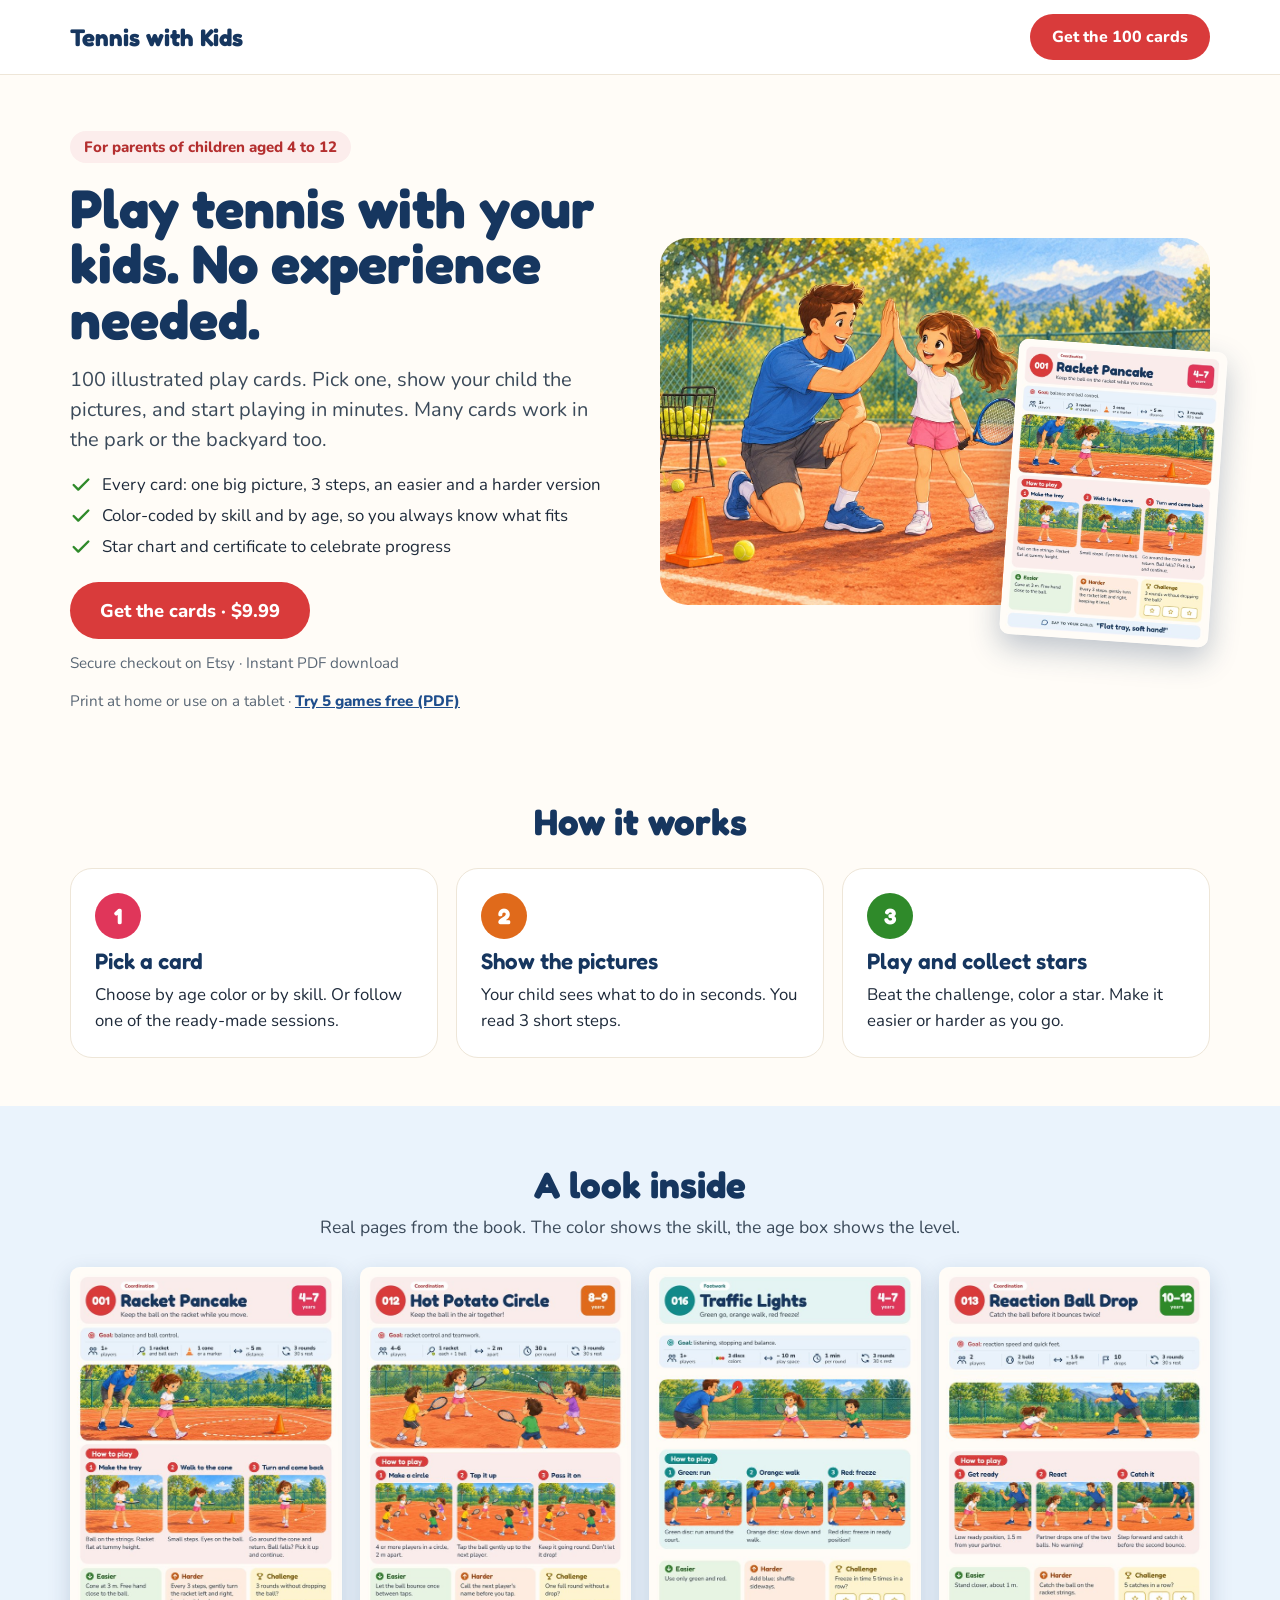
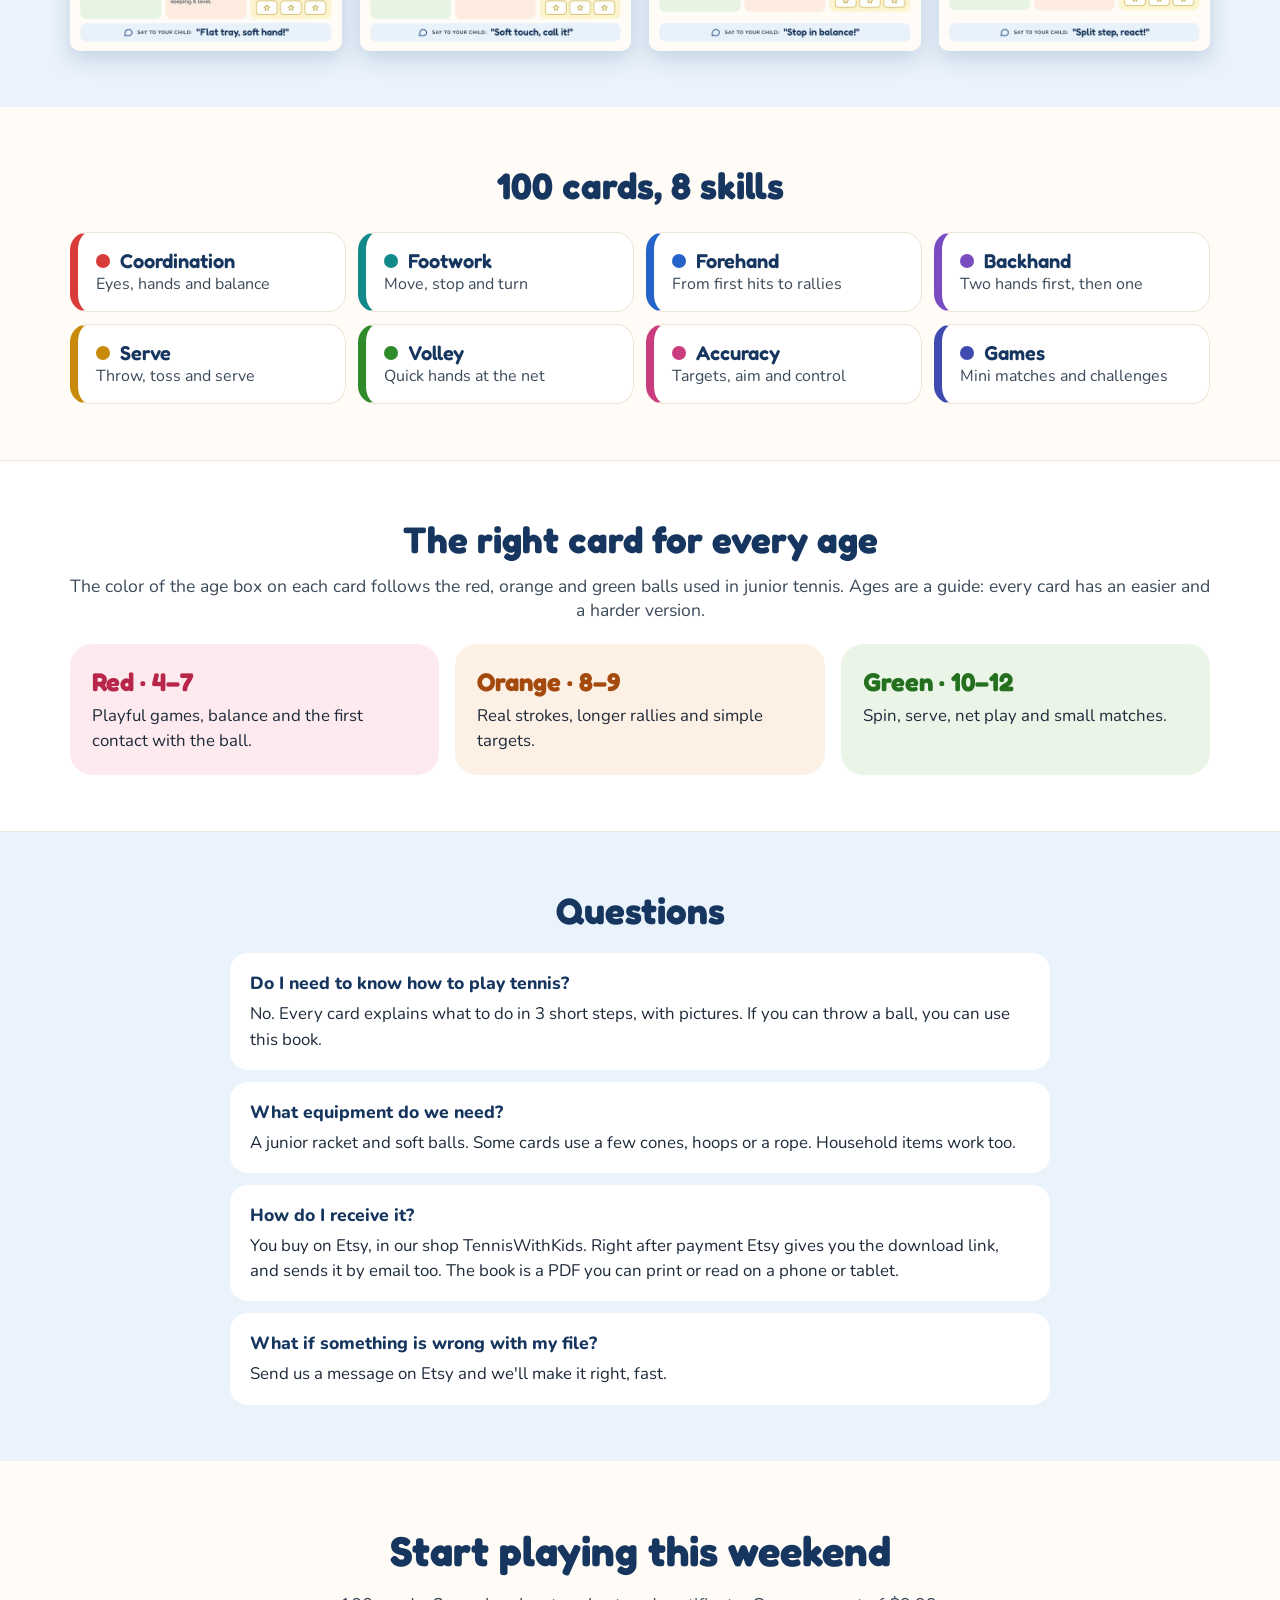
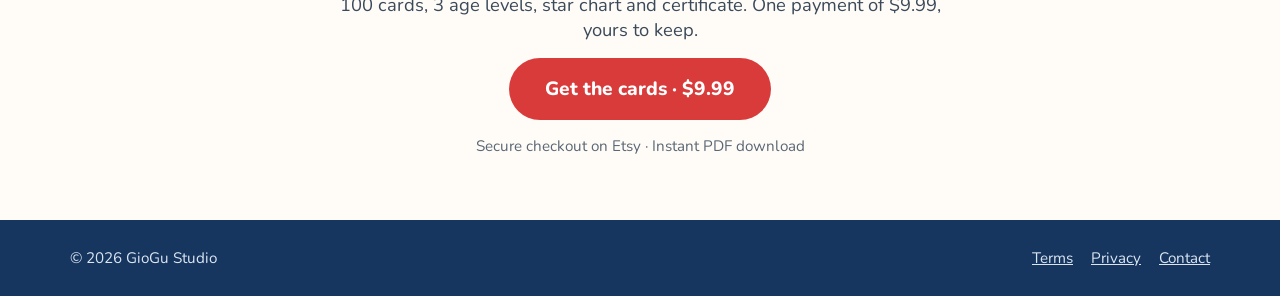
==== index.html @ 4cc9ffb3 "Publish Tennis with Kids website Co-Authored-By: Claude Opus 5.5 <noreply@anthropic.com> Claude-Sess" ====
<!doctype html>
<html lang="en">
<head>
<meta charset="utf-8">
<meta name="viewport" content="width=device-width, initial-scale=1">
<title>Tennis with Kids · 100 play cards for parents</title>
<meta name="description" content="100 illustrated tennis play cards for parents of children aged 4 to 12. Pick a card, show the pictures, play. No tennis experience needed.">
<link rel="icon" href="favicon.svg" type="image/svg+xml">
<link rel="stylesheet" href="fonts.css">
<meta property="og:type" content="website">
<meta property="og:title" content="Tennis with Kids · 100 play cards for parents">
<meta property="og:description" content="100 illustrated tennis play cards for parents of children aged 4 to 12. Pick a card, show the pictures, play. No tennis experience needed.">
<meta property="og:image" content="https://tenniswithkids.github.io/img/og.jpg">
<meta name="twitter:card" content="summary_large_image">
<style>html,body{margin:0;background:#FFFCF7}*{box-sizing:border-box}img{max-width:100%}a{color:#1F4E8C}a:hover{color:#163A69}
@media (max-width:600px){h1{font-size:2.4rem!important}h2{font-size:1.8rem!important}}</style>
</head>
<body>
<div style="font-family: 'Nunito', sans-serif; color: #1E2A3A; background: #FFFCF7">

  <div style="background: #FFFFFF; border-bottom: 1px solid #EEE6D8">
    <div style="max-width: 1180px; margin: 0 auto; padding: 14px 20px; display: flex; flex-wrap: wrap; gap: 12px; justify-content: space-between; align-items: center">
      <div style="font-family: 'Fredoka', sans-serif; font-weight: 700; font-size: 24px; color: #16365F">Tennis with Kids</div>
      <a href="#buy" style="background: #D93B3B; color: #FFFFFF; font-weight: 800; font-size: 16px; padding: 12px 22px; border-radius: 99px; text-decoration: none">Get the 100 cards</a>
    </div>
  </div>

  <div style="max-width: 1180px; margin: 0 auto; padding: 56px 20px 40px; display: flex; flex-wrap: wrap; gap: 40px; align-items: center">
    <div style="flex: 1 1 440px; min-width: 0; display: flex; flex-direction: column; gap: 18px">
      <div style="align-self: flex-start; background: #FCEDEC; color: #B42F2F; font-weight: 800; font-size: 15px; padding: 6px 14px; border-radius: 99px">For parents of children aged 4 to 12</div>
      <h1 style="margin: 0; font-family: 'Fredoka', sans-serif; font-weight: 700; font-size: 3.4rem; line-height: 1.02; color: #16365F">Play tennis with your kids. No experience needed.</h1>
      <div style="font-size: 1.25rem; line-height: 1.5; color: #3B4A5A">100 illustrated play cards. Pick one, show your child the pictures, and start playing in minutes. Many cards work in the park or the backyard too.</div>
      <div style="display: flex; flex-direction: column; gap: 8px; font-size: 1.05rem">
        <div style="display: flex; gap: 10px; align-items: center"><svg width="22" height="22" viewBox="0 0 24 24" fill="none" stroke="#2F8A2A" stroke-width="2.6" stroke-linecap="round" stroke-linejoin="round" aria-hidden="true"><path d="M4 12l5 5L20 6"></path></svg>Every card: one big picture, 3 steps, an easier and a harder version</div>
        <div style="display: flex; gap: 10px; align-items: center"><svg width="22" height="22" viewBox="0 0 24 24" fill="none" stroke="#2F8A2A" stroke-width="2.6" stroke-linecap="round" stroke-linejoin="round" aria-hidden="true"><path d="M4 12l5 5L20 6"></path></svg>Color-coded by skill and by age, so you always know what fits</div>
        <div style="display: flex; gap: 10px; align-items: center"><svg width="22" height="22" viewBox="0 0 24 24" fill="none" stroke="#2F8A2A" stroke-width="2.6" stroke-linecap="round" stroke-linejoin="round" aria-hidden="true"><path d="M4 12l5 5L20 6"></path></svg>Star chart and certificate to celebrate progress</div>
      </div>
      <div style="display: flex; flex-wrap: wrap; gap: 14px; align-items: center; margin-top: 6px">
        <a href="https://www.etsy.com/listing/4607660732" style="background: #D93B3B; color: #FFFFFF; font-weight: 800; font-size: 1.15rem; padding: 16px 30px; border-radius: 99px; text-decoration: none">Get the cards · $9.99</a>
        <div style="font-size: 0.95rem; color: #5A6775">Secure checkout on Etsy · Instant PDF download</div>
      </div>
      <div style="font-size: 0.95rem; color: #5A6775">Print at home or use on a tablet · <a href="Tennis_with_Kids_free_sample.pdf" style="font-weight: 800; color: #1F4E8C">Try 5 games free (PDF)</a></div>
    </div>
    <div style="flex: 1 1 440px; min-width: 0; position: relative">
      <img width="1600" height="686" src="img/hero.jpg" alt="A dad watches his daughter balance a ball on her racket" style="width: 100%; height: auto; aspect-ratio: 3 / 2; object-fit: cover; object-position: 0% 50%; border-radius: 28px; display: block">
      <img src="img/card01.jpg" alt="Example card: Racket Pancake" style="position: absolute; width: 38%; right: -8px; bottom: -36px; border-radius: 10px; box-shadow: 0 12px 30px rgba(22,54,95,0.28); transform: rotate(4deg)">
    </div>
  </div>

  <div style="max-width: 1180px; margin: 0 auto; padding: 48px 20px">
    <h2 style="margin: 0 0 24px; font-family: 'Fredoka', sans-serif; font-weight: 700; font-size: 2.3rem; color: #16365F; text-align: center">How it works</h2>
    <div style="display: grid; grid-template-columns: repeat(auto-fit, minmax(240px, 1fr)); gap: 18px">
      <div style="background: #FFFFFF; border: 1px solid #EEE6D8; border-radius: 22px; padding: 24px; display: flex; flex-direction: column; gap: 8px"><div style="width: 46px; height: 46px; border-radius: 23px; background: #E0365A; color: #FFFFFF; font-family: 'Fredoka', sans-serif; font-weight: 700; font-size: 22px; display: flex; align-items: center; justify-content: center">1</div><div style="font-family: 'Fredoka', sans-serif; font-weight: 600; font-size: 1.4rem; color: #16365F">Pick a card</div><div style="font-size: 1.05rem; line-height: 1.5">Choose by age color or by skill. Or follow one of the ready-made sessions.</div></div>
      <div style="background: #FFFFFF; border: 1px solid #EEE6D8; border-radius: 22px; padding: 24px; display: flex; flex-direction: column; gap: 8px"><div style="width: 46px; height: 46px; border-radius: 23px; background: #E06A1B; color: #FFFFFF; font-family: 'Fredoka', sans-serif; font-weight: 700; font-size: 22px; display: flex; align-items: center; justify-content: center">2</div><div style="font-family: 'Fredoka', sans-serif; font-weight: 600; font-size: 1.4rem; color: #16365F">Show the pictures</div><div style="font-size: 1.05rem; line-height: 1.5">Your child sees what to do in seconds. You read 3 short steps.</div></div>
      <div style="background: #FFFFFF; border: 1px solid #EEE6D8; border-radius: 22px; padding: 24px; display: flex; flex-direction: column; gap: 8px"><div style="width: 46px; height: 46px; border-radius: 23px; background: #2F8A2A; color: #FFFFFF; font-family: 'Fredoka', sans-serif; font-weight: 700; font-size: 22px; display: flex; align-items: center; justify-content: center">3</div><div style="font-family: 'Fredoka', sans-serif; font-weight: 600; font-size: 1.4rem; color: #16365F">Play and collect stars</div><div style="font-size: 1.05rem; line-height: 1.5">Beat the challenge, color a star. Make it easier or harder as you go.</div></div>
    </div>
  </div>

  <div style="background: #EAF3FC">
    <div style="max-width: 1180px; margin: 0 auto; padding: 56px 20px">
      <h2 style="margin: 0 0 8px; font-family: 'Fredoka', sans-serif; font-weight: 700; font-size: 2.3rem; color: #16365F; text-align: center">A look inside</h2>
      <div style="font-size: 1.1rem; color: #3B4A5A; text-align: center; margin-bottom: 28px">Real pages from the book. The color shows the skill, the age box shows the level.</div>
      <div style="display: grid; grid-template-columns: repeat(auto-fit, minmax(150px, 1fr)); gap: 18px">
        <img loading="lazy" width="600" height="849" src="img/card01.jpg" alt="Card 1, Racket Pancake" style="width: 100%; height: auto; border-radius: 10px; box-shadow: 0 8px 22px rgba(22,54,95,0.18); display: block">
        <img loading="lazy" width="600" height="849" src="img/card12.jpg" alt="Card 12, Hot Potato Circle" style="width: 100%; height: auto; border-radius: 10px; box-shadow: 0 8px 22px rgba(22,54,95,0.18); display: block">
        <img loading="lazy" width="600" height="849" src="img/card16.jpg" alt="Card 16, Traffic Lights" style="width: 100%; height: auto; border-radius: 10px; box-shadow: 0 8px 22px rgba(22,54,95,0.18); display: block">
        <img loading="lazy" width="600" height="849" src="img/card13.jpg" alt="Card 13, Reaction Ball Drop" style="width: 100%; height: auto; border-radius: 10px; box-shadow: 0 8px 22px rgba(22,54,95,0.18); display: block">
      </div>
    </div>
  </div>

  <div style="max-width: 1180px; margin: 0 auto; padding: 56px 20px">
    <h2 style="margin: 0 0 24px; font-family: 'Fredoka', sans-serif; font-weight: 700; font-size: 2.3rem; color: #16365F; text-align: center">100 cards, 8 skills</h2>
    <div style="display: grid; grid-template-columns: repeat(auto-fit, minmax(250px, 1fr)); gap: 12px">
      <div style="background: #FFFFFF; border: 1px solid #EEE6D8; border-left: 8px solid #D93B3B; border-radius: 18px; padding: 16px 18px"><div style="display: flex; align-items: center; gap: 10px; font-family: 'Fredoka', sans-serif; font-weight: 600; font-size: 1.25rem; color: #16365F"><span style="width: 14px; height: 14px; border-radius: 7px; background: #D93B3B; flex: none"></span>Coordination</div><div style="font-size: 1rem; color: #3B4A5A">Eyes, hands and balance</div></div>
      <div style="background: #FFFFFF; border: 1px solid #EEE6D8; border-left: 8px solid #138A8A; border-radius: 18px; padding: 16px 18px"><div style="display: flex; align-items: center; gap: 10px; font-family: 'Fredoka', sans-serif; font-weight: 600; font-size: 1.25rem; color: #16365F"><span style="width: 14px; height: 14px; border-radius: 7px; background: #138A8A; flex: none"></span>Footwork</div><div style="font-size: 1rem; color: #3B4A5A">Move, stop and turn</div></div>
      <div style="background: #FFFFFF; border: 1px solid #EEE6D8; border-left: 8px solid #2563C9; border-radius: 18px; padding: 16px 18px"><div style="display: flex; align-items: center; gap: 10px; font-family: 'Fredoka', sans-serif; font-weight: 600; font-size: 1.25rem; color: #16365F"><span style="width: 14px; height: 14px; border-radius: 7px; background: #2563C9; flex: none"></span>Forehand</div><div style="font-size: 1rem; color: #3B4A5A">From first hits to rallies</div></div>
      <div style="background: #FFFFFF; border: 1px solid #EEE6D8; border-left: 8px solid #7A4CC2; border-radius: 18px; padding: 16px 18px"><div style="display: flex; align-items: center; gap: 10px; font-family: 'Fredoka', sans-serif; font-weight: 600; font-size: 1.25rem; color: #16365F"><span style="width: 14px; height: 14px; border-radius: 7px; background: #7A4CC2; flex: none"></span>Backhand</div><div style="font-size: 1rem; color: #3B4A5A">Two hands first, then one</div></div>
      <div style="background: #FFFFFF; border: 1px solid #EEE6D8; border-left: 8px solid #C98A0B; border-radius: 18px; padding: 16px 18px"><div style="display: flex; align-items: center; gap: 10px; font-family: 'Fredoka', sans-serif; font-weight: 600; font-size: 1.25rem; color: #16365F"><span style="width: 14px; height: 14px; border-radius: 7px; background: #C98A0B; flex: none"></span>Serve</div><div style="font-size: 1rem; color: #3B4A5A">Throw, toss and serve</div></div>
      <div style="background: #FFFFFF; border: 1px solid #EEE6D8; border-left: 8px solid #2F8A2A; border-radius: 18px; padding: 16px 18px"><div style="display: flex; align-items: center; gap: 10px; font-family: 'Fredoka', sans-serif; font-weight: 600; font-size: 1.25rem; color: #16365F"><span style="width: 14px; height: 14px; border-radius: 7px; background: #2F8A2A; flex: none"></span>Volley</div><div style="font-size: 1rem; color: #3B4A5A">Quick hands at the net</div></div>
      <div style="background: #FFFFFF; border: 1px solid #EEE6D8; border-left: 8px solid #C93C7E; border-radius: 18px; padding: 16px 18px"><div style="display: flex; align-items: center; gap: 10px; font-family: 'Fredoka', sans-serif; font-weight: 600; font-size: 1.25rem; color: #16365F"><span style="width: 14px; height: 14px; border-radius: 7px; background: #C93C7E; flex: none"></span>Accuracy</div><div style="font-size: 1rem; color: #3B4A5A">Targets, aim and control</div></div>
      <div style="background: #FFFFFF; border: 1px solid #EEE6D8; border-left: 8px solid #3F4BB0; border-radius: 18px; padding: 16px 18px"><div style="display: flex; align-items: center; gap: 10px; font-family: 'Fredoka', sans-serif; font-weight: 600; font-size: 1.25rem; color: #16365F"><span style="width: 14px; height: 14px; border-radius: 7px; background: #3F4BB0; flex: none"></span>Games</div><div style="font-size: 1rem; color: #3B4A5A">Mini matches and challenges</div></div>
    </div>
  </div>

  <div style="background: #FFFFFF; border-top: 1px solid #EEE6D8; border-bottom: 1px solid #EEE6D8">
    <div style="max-width: 1180px; margin: 0 auto; padding: 56px 20px">
      <h2 style="margin: 0 0 24px; font-family: 'Fredoka', sans-serif; font-weight: 700; font-size: 2.3rem; color: #16365F; text-align: center">The right card for every age</h2>
      <div style="font-size: 1.1rem; color: #3B4A5A; text-align: center; margin: -12px 0 22px">The color of the age box on each card follows the red, orange and green balls used in junior tennis. Ages are a guide: every card has an easier and a harder version.</div>
      <div style="display: grid; grid-template-columns: repeat(auto-fit, minmax(260px, 1fr)); gap: 16px">
        <div style="background: #FCEAEE; border-radius: 22px; padding: 22px"><div style="font-family: 'Fredoka', sans-serif; font-weight: 700; font-size: 1.6rem; color: #B8264A">Red · 4–7</div><div style="font-size: 1.05rem; line-height: 1.5; margin-top: 6px">Playful games, balance and the first contact with the ball.</div></div>
        <div style="background: #FDF0E4; border-radius: 22px; padding: 22px"><div style="font-family: 'Fredoka', sans-serif; font-weight: 700; font-size: 1.6rem; color: #A54A0E">Orange · 8–9</div><div style="font-size: 1.05rem; line-height: 1.5; margin-top: 6px">Real strokes, longer rallies and simple targets.</div></div>
        <div style="background: #EAF5E8; border-radius: 22px; padding: 22px"><div style="font-family: 'Fredoka', sans-serif; font-weight: 700; font-size: 1.6rem; color: #24701F">Green · 10–12</div><div style="font-size: 1.05rem; line-height: 1.5; margin-top: 6px">Spin, serve, net play and small matches.</div></div>
      </div>
    </div>
  </div>

  <!-- REVIEWS: add real reviews from test families here -->

  <div style="background: #EAF3FC">
    <div style="max-width: 860px; margin: 0 auto; padding: 56px 20px">
      <h2 style="margin: 0 0 20px; font-family: 'Fredoka', sans-serif; font-weight: 700; font-size: 2.3rem; color: #16365F; text-align: center">Questions</h2>
      <div style="display: flex; flex-direction: column; gap: 12px">
        <div style="background: #FFFFFF; border-radius: 18px; padding: 18px 20px"><div style="font-weight: 800; font-size: 1.1rem; color: #16365F">Do I need to know how to play tennis?</div><div style="font-size: 1.05rem; line-height: 1.5; margin-top: 6px">No. Every card explains what to do in 3 short steps, with pictures. If you can throw a ball, you can use this book.</div></div>
        <div style="background: #FFFFFF; border-radius: 18px; padding: 18px 20px"><div style="font-weight: 800; font-size: 1.1rem; color: #16365F">What equipment do we need?</div><div style="font-size: 1.05rem; line-height: 1.5; margin-top: 6px">A junior racket and soft balls. Some cards use a few cones, hoops or a rope. Household items work too.</div></div>
        <div style="background: #FFFFFF; border-radius: 18px; padding: 18px 20px"><div style="font-weight: 800; font-size: 1.1rem; color: #16365F">How do I receive it?</div><div style="font-size: 1.05rem; line-height: 1.5; margin-top: 6px">You buy on Etsy, in our shop TennisWithKids. Right after payment Etsy gives you the download link, and sends it by email too. The book is a PDF you can print or read on a phone or tablet.</div></div>
        <div style="background: #FFFFFF; border-radius: 18px; padding: 18px 20px"><div style="font-weight: 800; font-size: 1.1rem; color: #16365F">What if something is wrong with my file?</div><div style="font-size: 1.05rem; line-height: 1.5; margin-top: 6px">Send us a message on Etsy and we'll make it right, fast.</div></div>
      </div>
    </div>
  </div>

  <div id="buy" style="max-width: 1180px; margin: 0 auto; padding: 64px 20px; text-align: center; display: flex; flex-direction: column; align-items: center; gap: 16px">
    <h2 style="margin: 0; font-family: 'Fredoka', sans-serif; font-weight: 700; font-size: 2.6rem; color: #16365F">Start playing this weekend</h2>
    <div style="font-size: 1.15rem; color: #3B4A5A; max-width: 640px">100 cards, 3 age levels, star chart and certificate. One payment of $9.99, yours to keep.</div>
    <a href="https://www.etsy.com/listing/4607660732" style="background: #D93B3B; color: #FFFFFF; font-weight: 800; font-size: 1.2rem; padding: 18px 36px; border-radius: 99px; text-decoration: none">Get the cards · $9.99</a>
    <div style="font-size: 0.95rem; color: #5A6775">Secure checkout on Etsy · Instant PDF download</div>
  </div>

  <div style="background: #16365F; color: #DCE6F2">
    <div style="max-width: 1180px; margin: 0 auto; padding: 28px 20px; display: flex; flex-wrap: wrap; gap: 16px; justify-content: space-between; font-size: 0.95rem">
      <div>© 2026 GioGu Studio</div>
      <div style="display: flex; flex-wrap: wrap; gap: 18px"><a href="terms.html" style="color: #DCE6F2">Terms</a><a href="privacy.html" style="color: #DCE6F2">Privacy</a><a href="mailto:infogiogustudio@gmail.com" style="color: #DCE6F2">Contact</a></div>
    </div>
  </div>
</div>
</body>
</html>
---- fonts.css ----
@font-face{font-family:'Fredoka';font-style:normal;font-weight:500;font-display:swap;src:url(fonts/fredoka-latin-500-normal.woff2) format('woff2')}
@font-face{font-family:'Fredoka';font-style:normal;font-weight:600;font-display:swap;src:url(fonts/fredoka-latin-600-normal.woff2) format('woff2')}
@font-face{font-family:'Fredoka';font-style:normal;font-weight:700;font-display:swap;src:url(fonts/fredoka-latin-700-normal.woff2) format('woff2')}
@font-face{font-family:'Nunito';font-style:normal;font-weight:400;font-display:swap;src:url(fonts/nunito-latin-400-normal.woff2) format('woff2')}
@font-face{font-family:'Nunito';font-style:normal;font-weight:600;font-display:swap;src:url(fonts/nunito-latin-600-normal.woff2) format('woff2')}
@font-face{font-family:'Nunito';font-style:normal;font-weight:800;font-display:swap;src:url(fonts/nunito-latin-800-normal.woff2) format('woff2')}
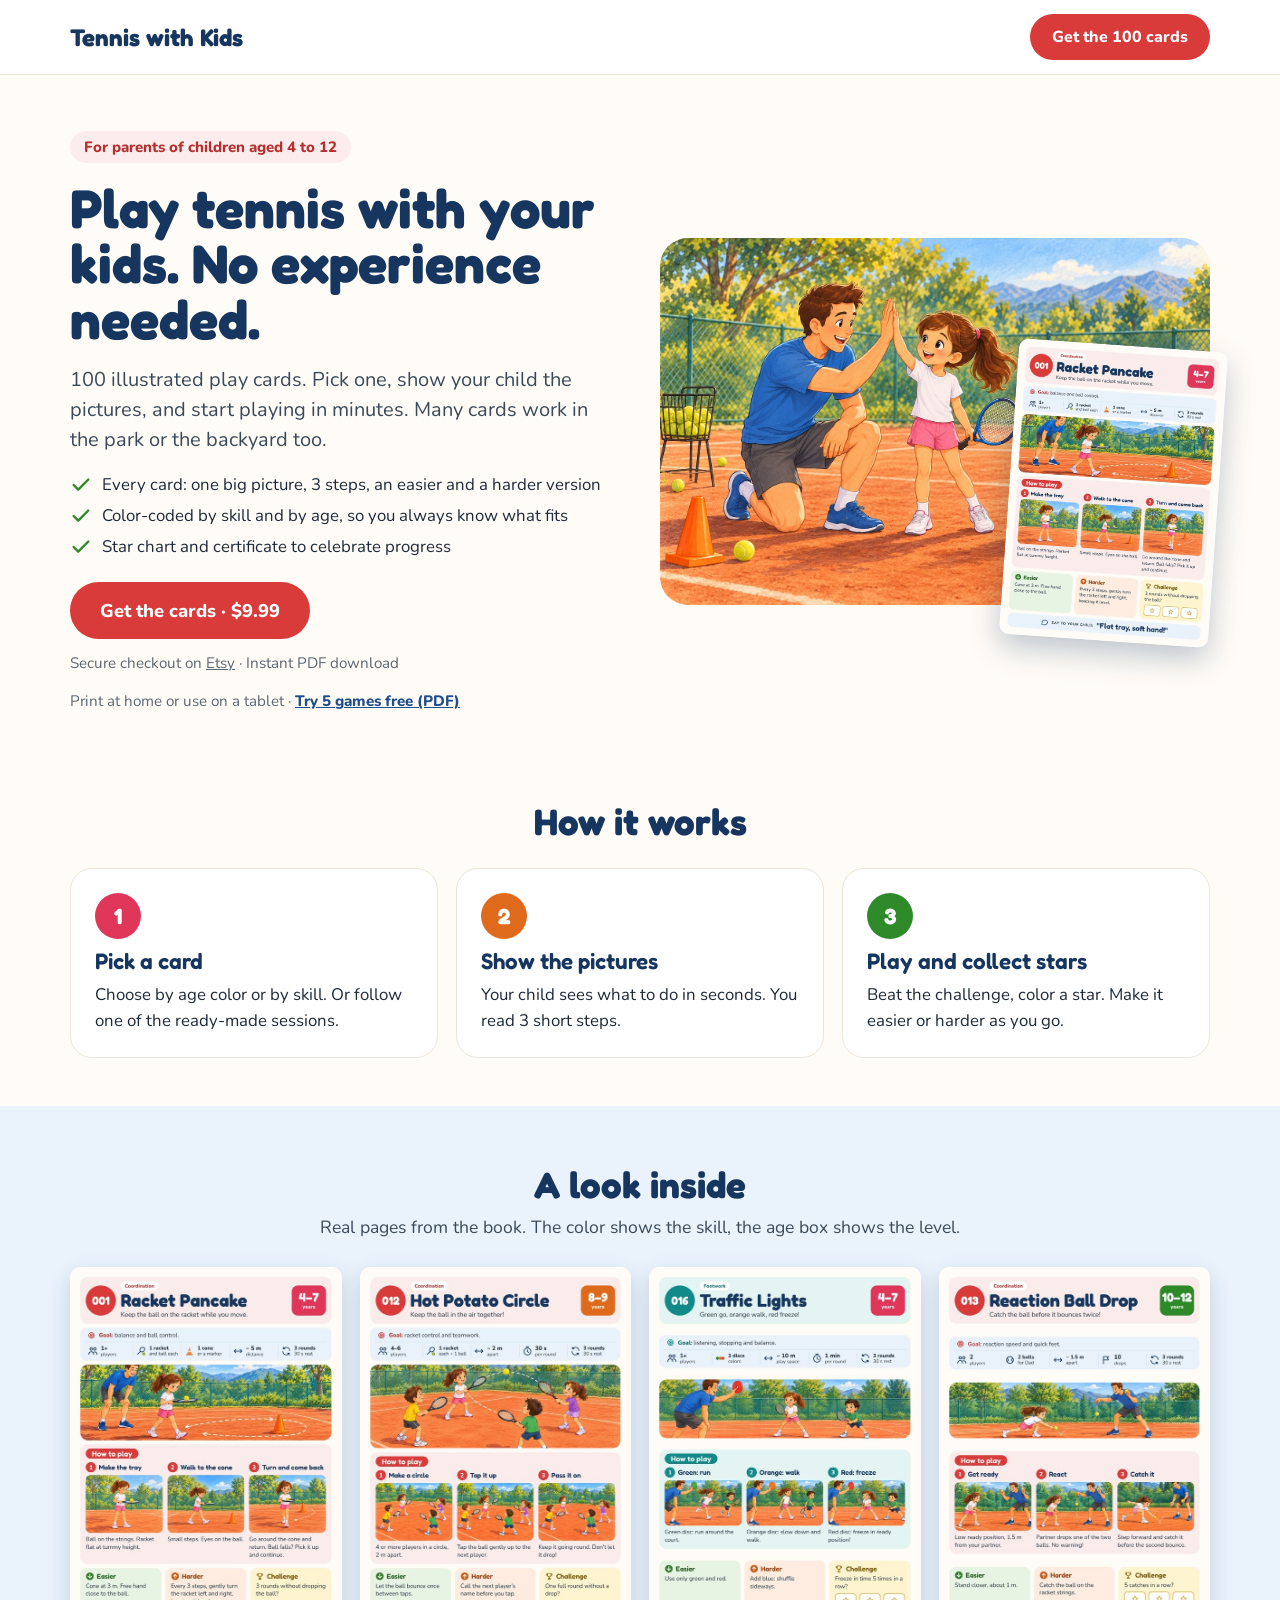
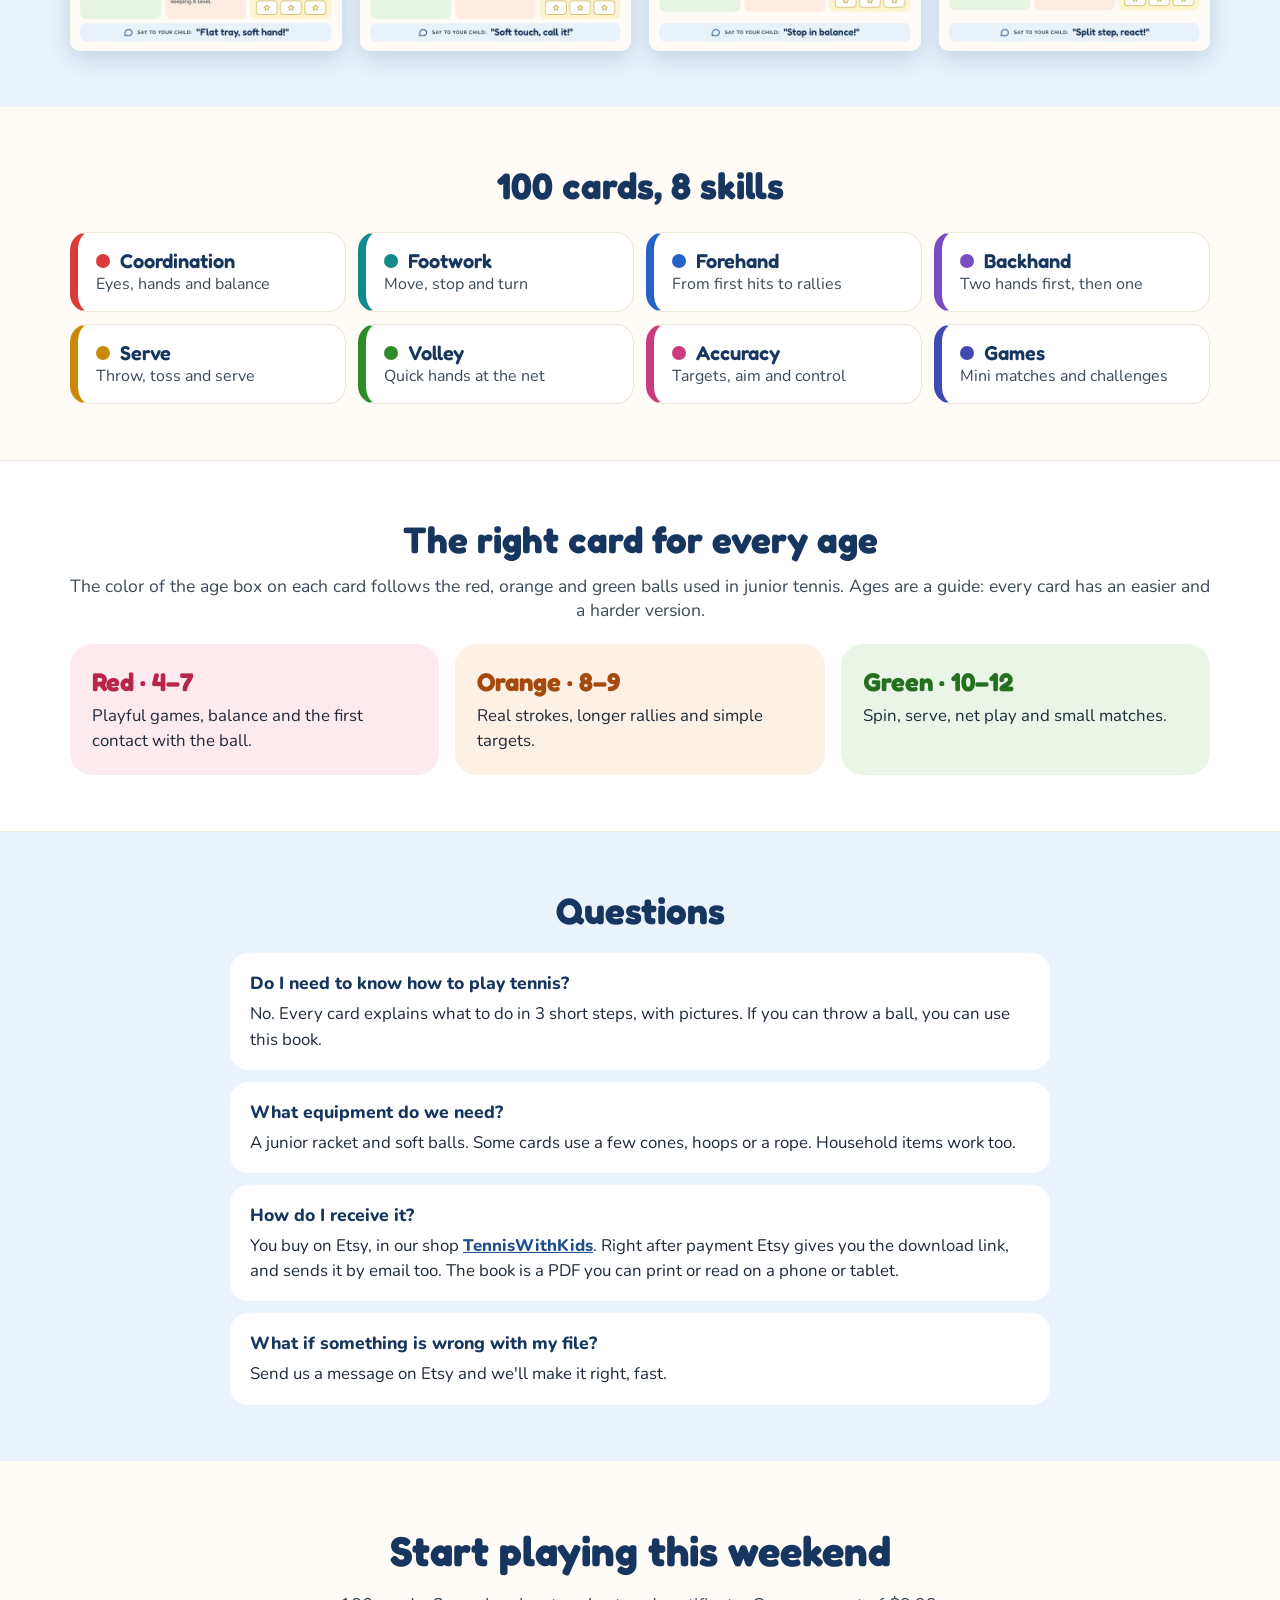
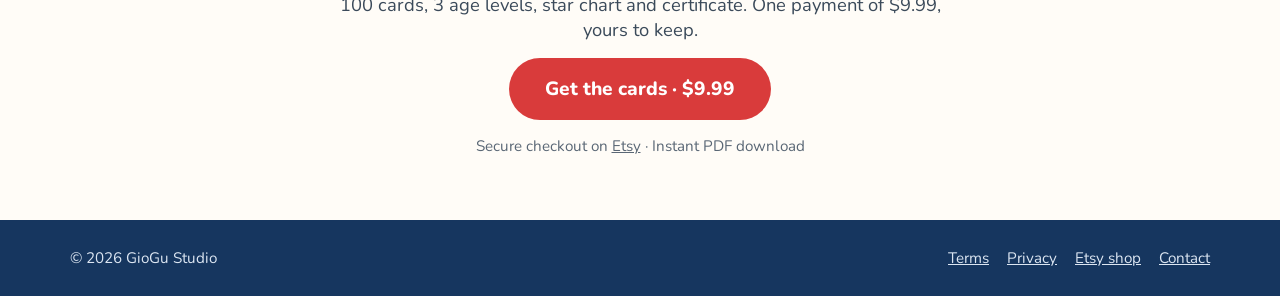
==== commit 9ef9ec10: "Link Etsy shop (tenniswithkids.etsy.com) Co-Authored-By: Claude Opus 5.5 <noreply@anthropic.com> Cla" ====
--- a/index.html
+++ b/index.html
@@ -3,8 +3,10 @@
 <head>
 <meta charset="utf-8">
 <meta name="viewport" content="width=device-width, initial-scale=1">
-<title>Tennis with Kids · 100 play cards for parents</title>
-<meta name="description" content="100 illustrated tennis play cards for parents of children aged 4 to 12. Pick a card, show the pictures, play. No tennis experience needed.">
+<title>Tennis Games for Kids · 100 Printable Cards for Parents | Tennis with Kids</title>
+<link rel="canonical" href="https://tenniswithkids.github.io/">
+<meta property="og:url" content="https://tenniswithkids.github.io/">
+<meta name="description" content="100 printable tennis games for kids aged 4 to 12. Illustrated cards for parents: pick a card, show the picture, play. No tennis experience needed. Try 5 games free.">
 <link rel="icon" href="favicon.svg" type="image/svg+xml">
 <link rel="stylesheet" href="fonts.css">
 <meta property="og:type" content="website">
@@ -36,8 +38,8 @@
         <div style="display: flex; gap: 10px; align-items: center"><svg width="22" height="22" viewBox="0 0 24 24" fill="none" stroke="#2F8A2A" stroke-width="2.6" stroke-linecap="round" stroke-linejoin="round" aria-hidden="true"><path d="M4 12l5 5L20 6"></path></svg>Star chart and certificate to celebrate progress</div>
       </div>
       <div style="display: flex; flex-wrap: wrap; gap: 14px; align-items: center; margin-top: 6px">
-        <a href="https://www.etsy.com/listing/4607660732" style="background: #D93B3B; color: #FFFFFF; font-weight: 800; font-size: 1.15rem; padding: 16px 30px; border-radius: 99px; text-decoration: none">Get the cards · $9.99</a>
-        <div style="font-size: 0.95rem; color: #5A6775">Secure checkout on Etsy · Instant PDF download</div>
+        <a href="https://www.etsy.com/listing/4607660732" target="_blank" rel="noopener" style="background: #D93B3B; color: #FFFFFF; font-weight: 800; font-size: 1.15rem; padding: 16px 30px; border-radius: 99px; text-decoration: none">Get the cards · $9.99</a>
+        <div style="font-size: 0.95rem; color: #5A6775">Secure checkout on <a href="https://tenniswithkids.etsy.com" target="_blank" rel="noopener" style="color: #5A6775">Etsy</a> · Instant PDF download</div>
       </div>
       <div style="font-size: 0.95rem; color: #5A6775">Print at home or use on a tablet · <a href="Tennis_with_Kids_free_sample.pdf" style="font-weight: 800; color: #1F4E8C">Try 5 games free (PDF)</a></div>
     </div>
@@ -103,7 +105,7 @@
       <div style="display: flex; flex-direction: column; gap: 12px">
         <div style="background: #FFFFFF; border-radius: 18px; padding: 18px 20px"><div style="font-weight: 800; font-size: 1.1rem; color: #16365F">Do I need to know how to play tennis?</div><div style="font-size: 1.05rem; line-height: 1.5; margin-top: 6px">No. Every card explains what to do in 3 short steps, with pictures. If you can throw a ball, you can use this book.</div></div>
         <div style="background: #FFFFFF; border-radius: 18px; padding: 18px 20px"><div style="font-weight: 800; font-size: 1.1rem; color: #16365F">What equipment do we need?</div><div style="font-size: 1.05rem; line-height: 1.5; margin-top: 6px">A junior racket and soft balls. Some cards use a few cones, hoops or a rope. Household items work too.</div></div>
-        <div style="background: #FFFFFF; border-radius: 18px; padding: 18px 20px"><div style="font-weight: 800; font-size: 1.1rem; color: #16365F">How do I receive it?</div><div style="font-size: 1.05rem; line-height: 1.5; margin-top: 6px">You buy on Etsy, in our shop TennisWithKids. Right after payment Etsy gives you the download link, and sends it by email too. The book is a PDF you can print or read on a phone or tablet.</div></div>
+        <div style="background: #FFFFFF; border-radius: 18px; padding: 18px 20px"><div style="font-weight: 800; font-size: 1.1rem; color: #16365F">How do I receive it?</div><div style="font-size: 1.05rem; line-height: 1.5; margin-top: 6px">You buy on Etsy, in our shop <a href="https://tenniswithkids.etsy.com" target="_blank" rel="noopener" style="color: #1F4E8C; font-weight: 800">TennisWithKids</a>. Right after payment Etsy gives you the download link, and sends it by email too. The book is a PDF you can print or read on a phone or tablet.</div></div>
         <div style="background: #FFFFFF; border-radius: 18px; padding: 18px 20px"><div style="font-weight: 800; font-size: 1.1rem; color: #16365F">What if something is wrong with my file?</div><div style="font-size: 1.05rem; line-height: 1.5; margin-top: 6px">Send us a message on Etsy and we'll make it right, fast.</div></div>
       </div>
     </div>
@@ -112,14 +114,14 @@
   <div id="buy" style="max-width: 1180px; margin: 0 auto; padding: 64px 20px; text-align: center; display: flex; flex-direction: column; align-items: center; gap: 16px">
     <h2 style="margin: 0; font-family: 'Fredoka', sans-serif; font-weight: 700; font-size: 2.6rem; color: #16365F">Start playing this weekend</h2>
     <div style="font-size: 1.15rem; color: #3B4A5A; max-width: 640px">100 cards, 3 age levels, star chart and certificate. One payment of $9.99, yours to keep.</div>
-    <a href="https://www.etsy.com/listing/4607660732" style="background: #D93B3B; color: #FFFFFF; font-weight: 800; font-size: 1.2rem; padding: 18px 36px; border-radius: 99px; text-decoration: none">Get the cards · $9.99</a>
-    <div style="font-size: 0.95rem; color: #5A6775">Secure checkout on Etsy · Instant PDF download</div>
+    <a href="https://www.etsy.com/listing/4607660732" target="_blank" rel="noopener" style="background: #D93B3B; color: #FFFFFF; font-weight: 800; font-size: 1.2rem; padding: 18px 36px; border-radius: 99px; text-decoration: none">Get the cards · $9.99</a>
+    <div style="font-size: 0.95rem; color: #5A6775">Secure checkout on <a href="https://tenniswithkids.etsy.com" target="_blank" rel="noopener" style="color: #5A6775">Etsy</a> · Instant PDF download</div>
   </div>
 
   <div style="background: #16365F; color: #DCE6F2">
     <div style="max-width: 1180px; margin: 0 auto; padding: 28px 20px; display: flex; flex-wrap: wrap; gap: 16px; justify-content: space-between; font-size: 0.95rem">
       <div>© 2026 GioGu Studio</div>
-      <div style="display: flex; flex-wrap: wrap; gap: 18px"><a href="terms.html" style="color: #DCE6F2">Terms</a><a href="privacy.html" style="color: #DCE6F2">Privacy</a><a href="mailto:infogiogustudio@gmail.com" style="color: #DCE6F2">Contact</a></div>
+      <div style="display: flex; flex-wrap: wrap; gap: 18px"><a href="terms.html" style="color: #DCE6F2">Terms</a><a href="privacy.html" style="color: #DCE6F2">Privacy</a><a href="https://tenniswithkids.etsy.com" target="_blank" rel="noopener" style="color: #DCE6F2">Etsy shop</a><a href="mailto:infogiogustudio@gmail.com" style="color: #DCE6F2">Contact</a></div>
     </div>
   </div>
 </div>
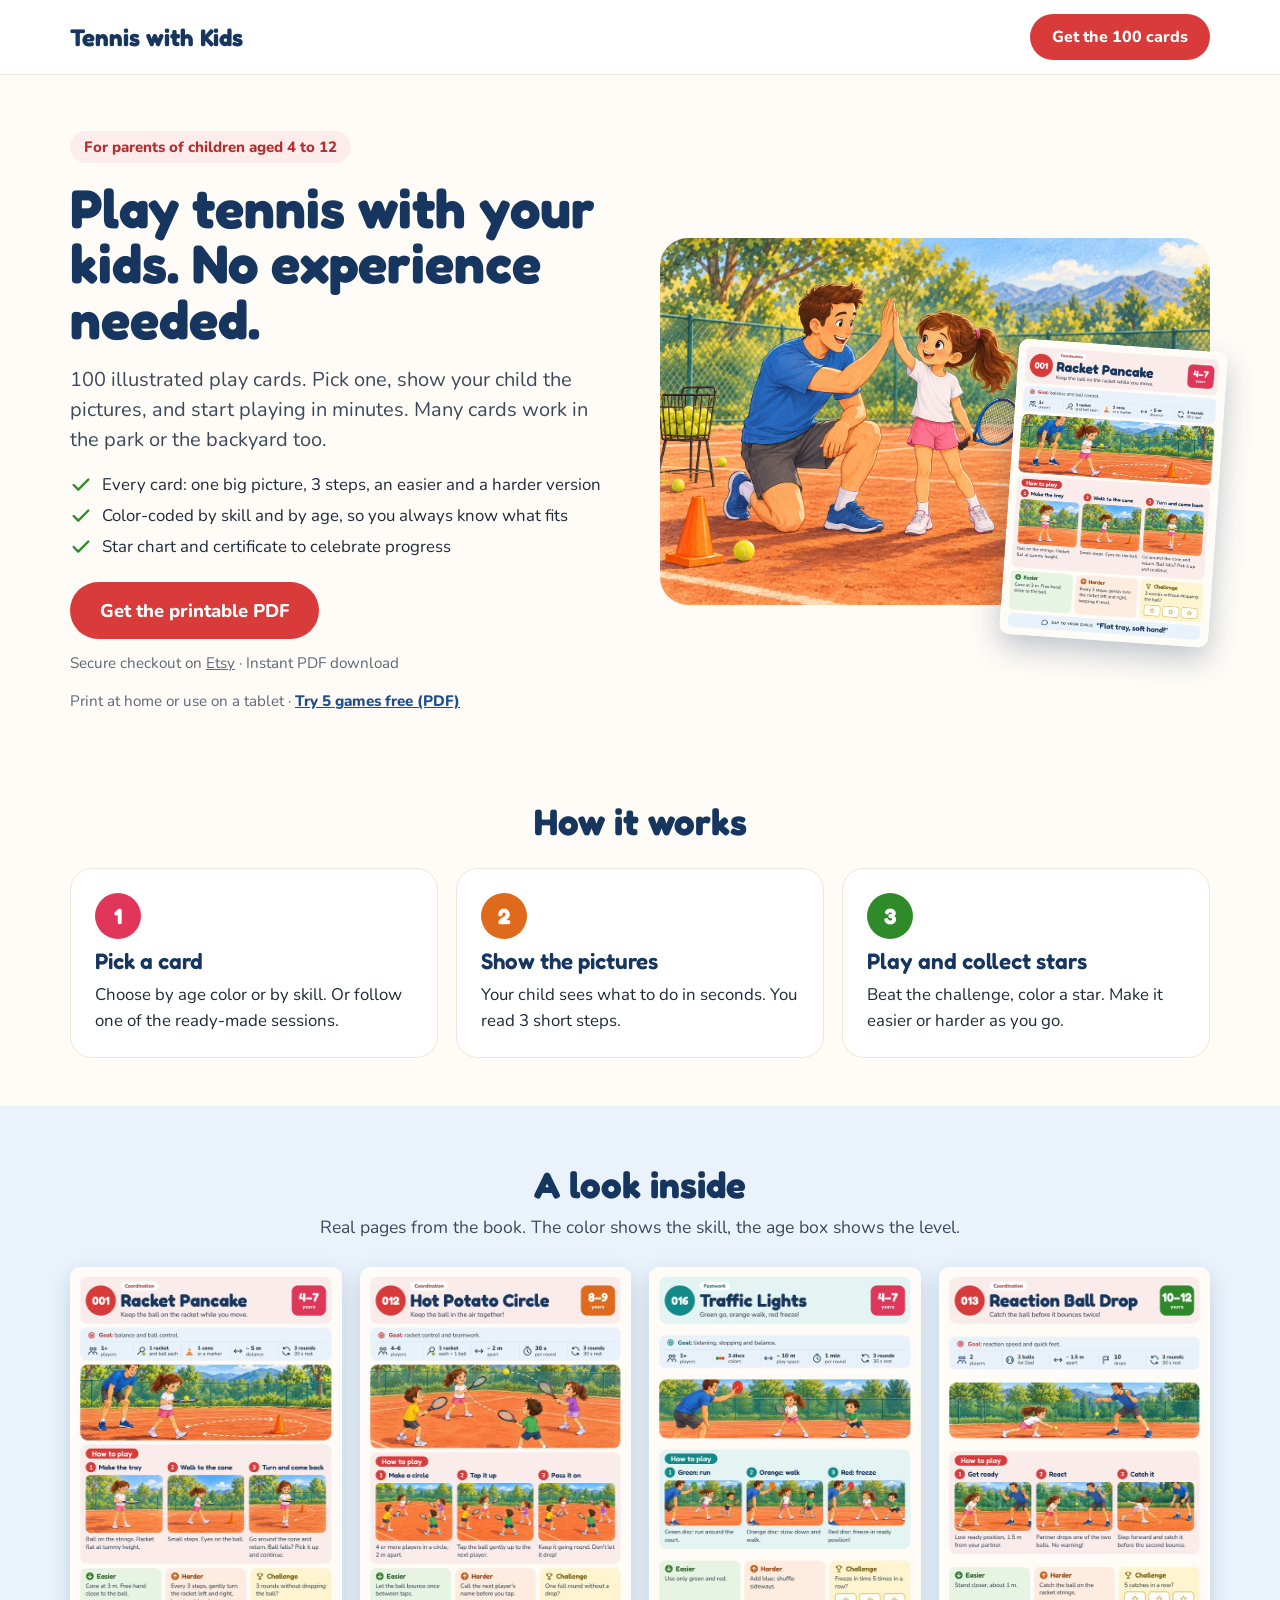
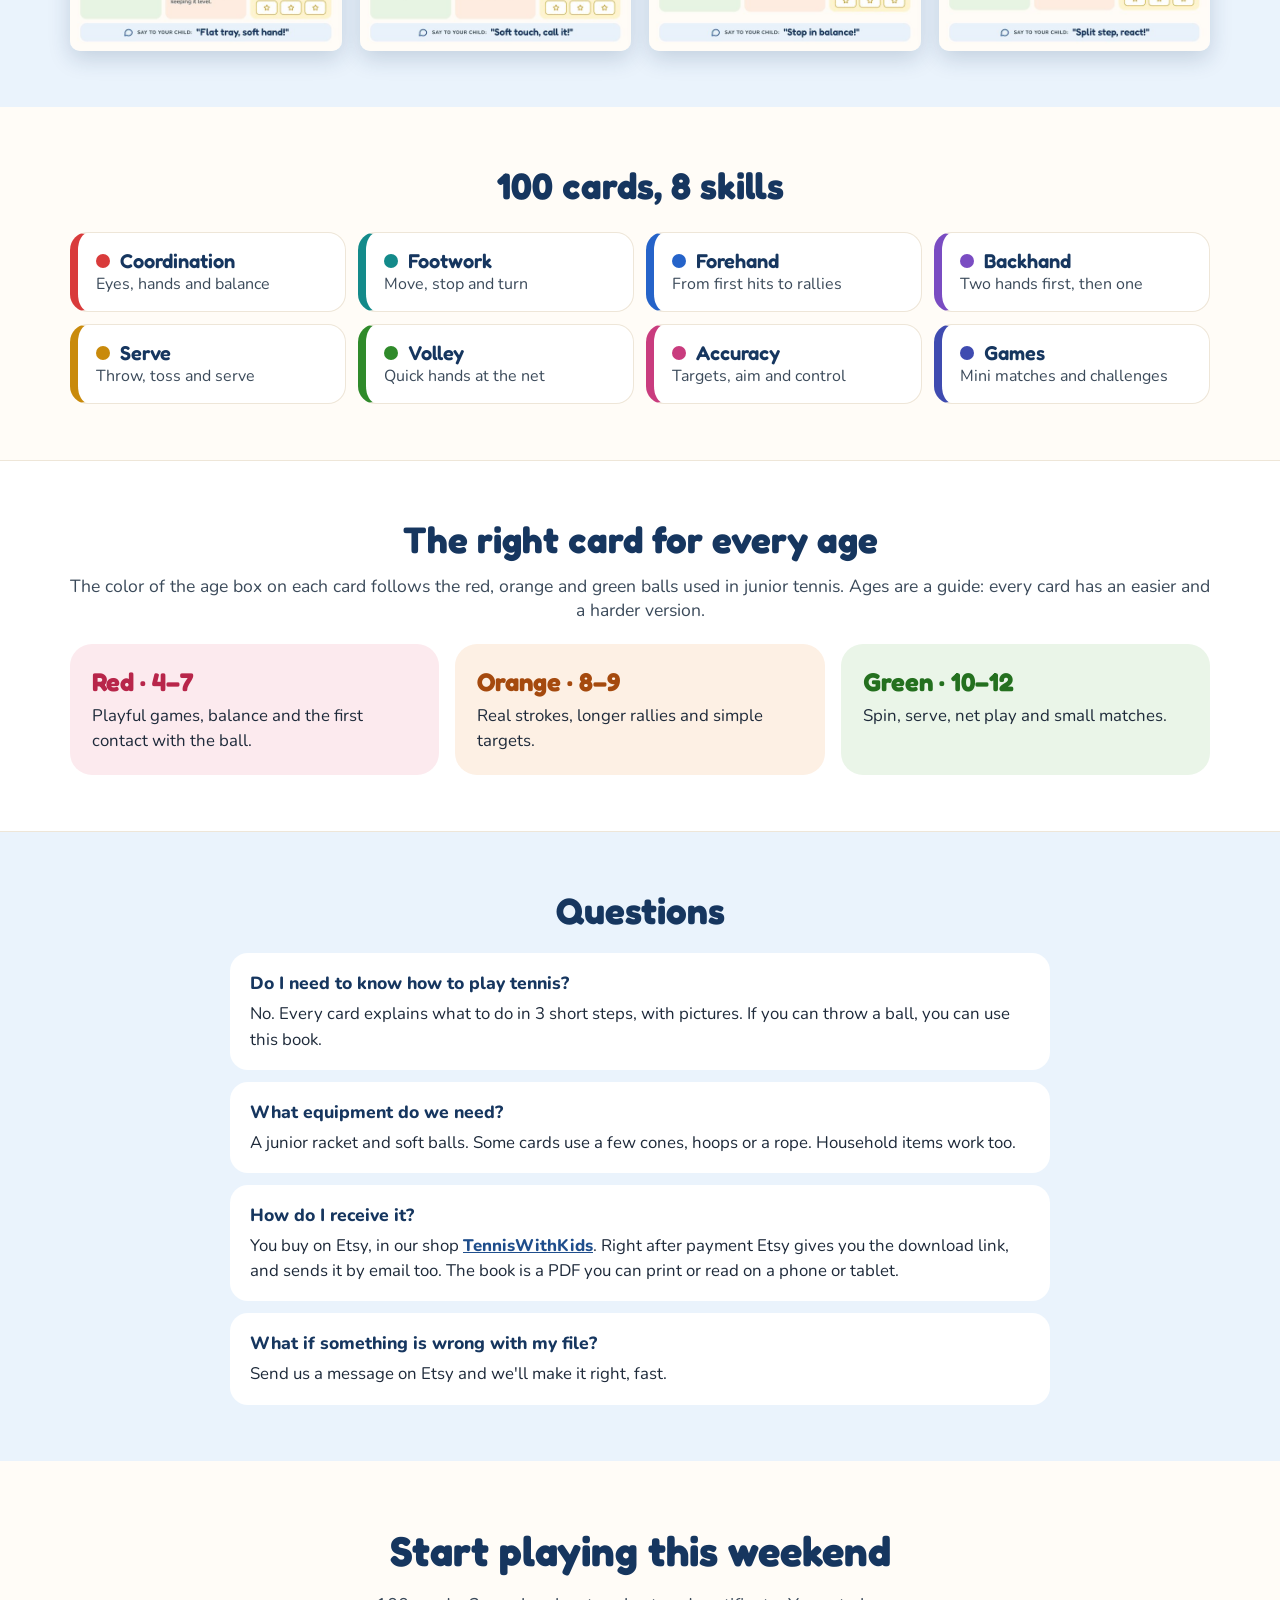
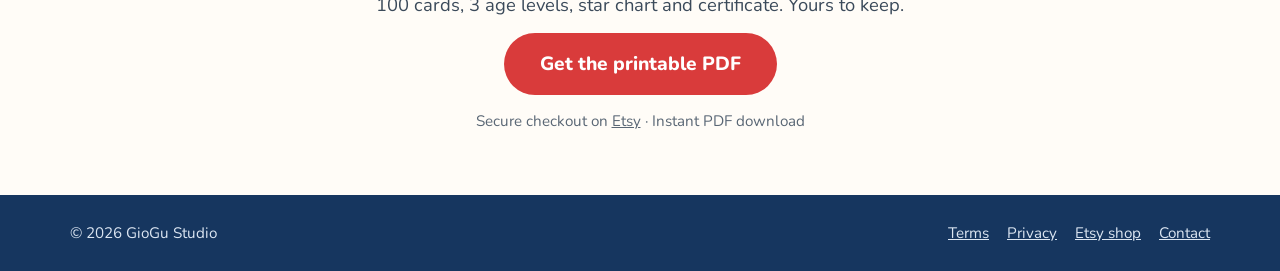
==== commit 7ee68a48: "Remove price from website buttons Co-Authored-By: Claude Opus 5.5 <noreply@anthropic.com> Claude-Ses" ====
--- a/index.html
+++ b/index.html
@@ -38,7 +38,7 @@
         <div style="display: flex; gap: 10px; align-items: center"><svg width="22" height="22" viewBox="0 0 24 24" fill="none" stroke="#2F8A2A" stroke-width="2.6" stroke-linecap="round" stroke-linejoin="round" aria-hidden="true"><path d="M4 12l5 5L20 6"></path></svg>Star chart and certificate to celebrate progress</div>
       </div>
       <div style="display: flex; flex-wrap: wrap; gap: 14px; align-items: center; margin-top: 6px">
-        <a href="https://www.etsy.com/listing/4607660732" target="_blank" rel="noopener" style="background: #D93B3B; color: #FFFFFF; font-weight: 800; font-size: 1.15rem; padding: 16px 30px; border-radius: 99px; text-decoration: none">Get the cards · $9.99</a>
+        <a href="https://www.etsy.com/listing/4607660732" target="_blank" rel="noopener" style="background: #D93B3B; color: #FFFFFF; font-weight: 800; font-size: 1.15rem; padding: 16px 30px; border-radius: 99px; text-decoration: none">Get the printable PDF</a>
         <div style="font-size: 0.95rem; color: #5A6775">Secure checkout on <a href="https://tenniswithkids.etsy.com" target="_blank" rel="noopener" style="color: #5A6775">Etsy</a> · Instant PDF download</div>
       </div>
       <div style="font-size: 0.95rem; color: #5A6775">Print at home or use on a tablet · <a href="Tennis_with_Kids_free_sample.pdf" style="font-weight: 800; color: #1F4E8C">Try 5 games free (PDF)</a></div>
@@ -113,8 +113,8 @@
 
   <div id="buy" style="max-width: 1180px; margin: 0 auto; padding: 64px 20px; text-align: center; display: flex; flex-direction: column; align-items: center; gap: 16px">
     <h2 style="margin: 0; font-family: 'Fredoka', sans-serif; font-weight: 700; font-size: 2.6rem; color: #16365F">Start playing this weekend</h2>
-    <div style="font-size: 1.15rem; color: #3B4A5A; max-width: 640px">100 cards, 3 age levels, star chart and certificate. One payment of $9.99, yours to keep.</div>
-    <a href="https://www.etsy.com/listing/4607660732" target="_blank" rel="noopener" style="background: #D93B3B; color: #FFFFFF; font-weight: 800; font-size: 1.2rem; padding: 18px 36px; border-radius: 99px; text-decoration: none">Get the cards · $9.99</a>
+    <div style="font-size: 1.15rem; color: #3B4A5A; max-width: 640px">100 cards, 3 age levels, star chart and certificate. Yours to keep.</div>
+    <a href="https://www.etsy.com/listing/4607660732" target="_blank" rel="noopener" style="background: #D93B3B; color: #FFFFFF; font-weight: 800; font-size: 1.2rem; padding: 18px 36px; border-radius: 99px; text-decoration: none">Get the printable PDF</a>
     <div style="font-size: 0.95rem; color: #5A6775">Secure checkout on <a href="https://tenniswithkids.etsy.com" target="_blank" rel="noopener" style="color: #5A6775">Etsy</a> · Instant PDF download</div>
   </div>
 
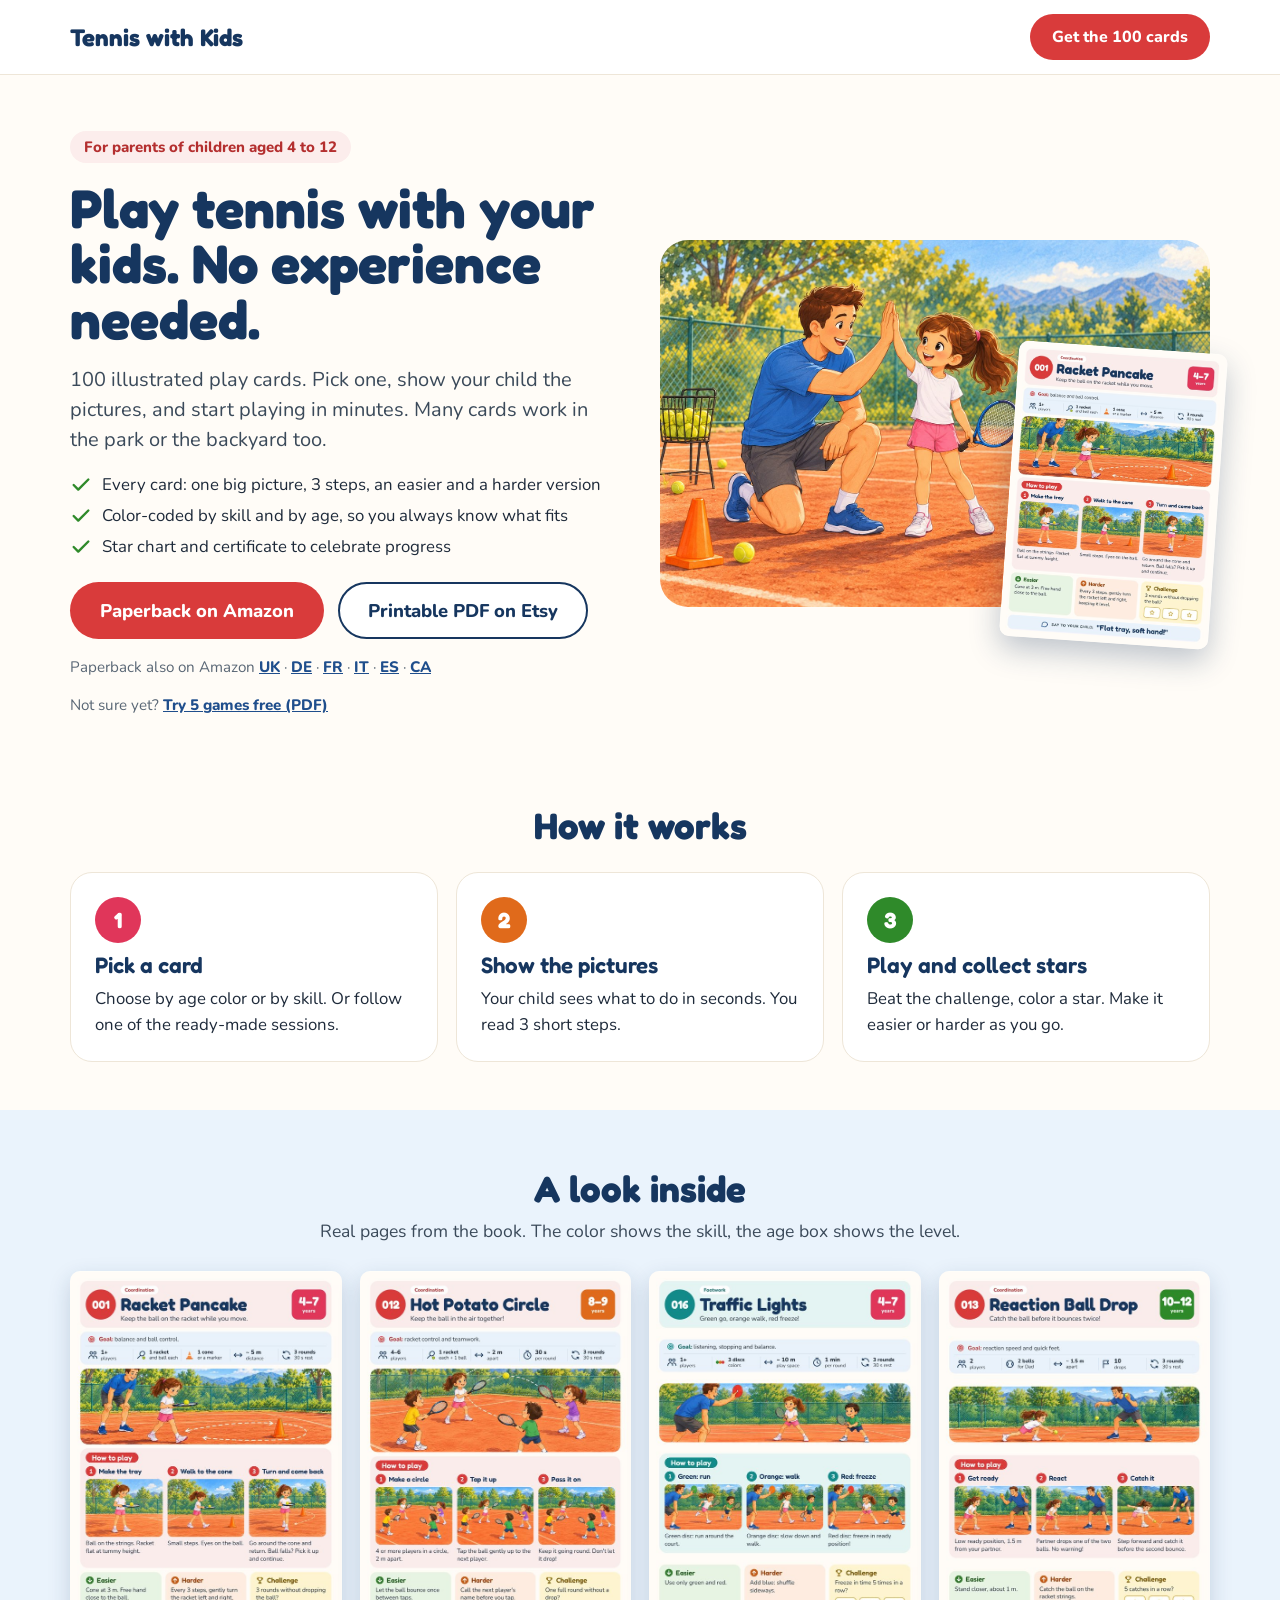
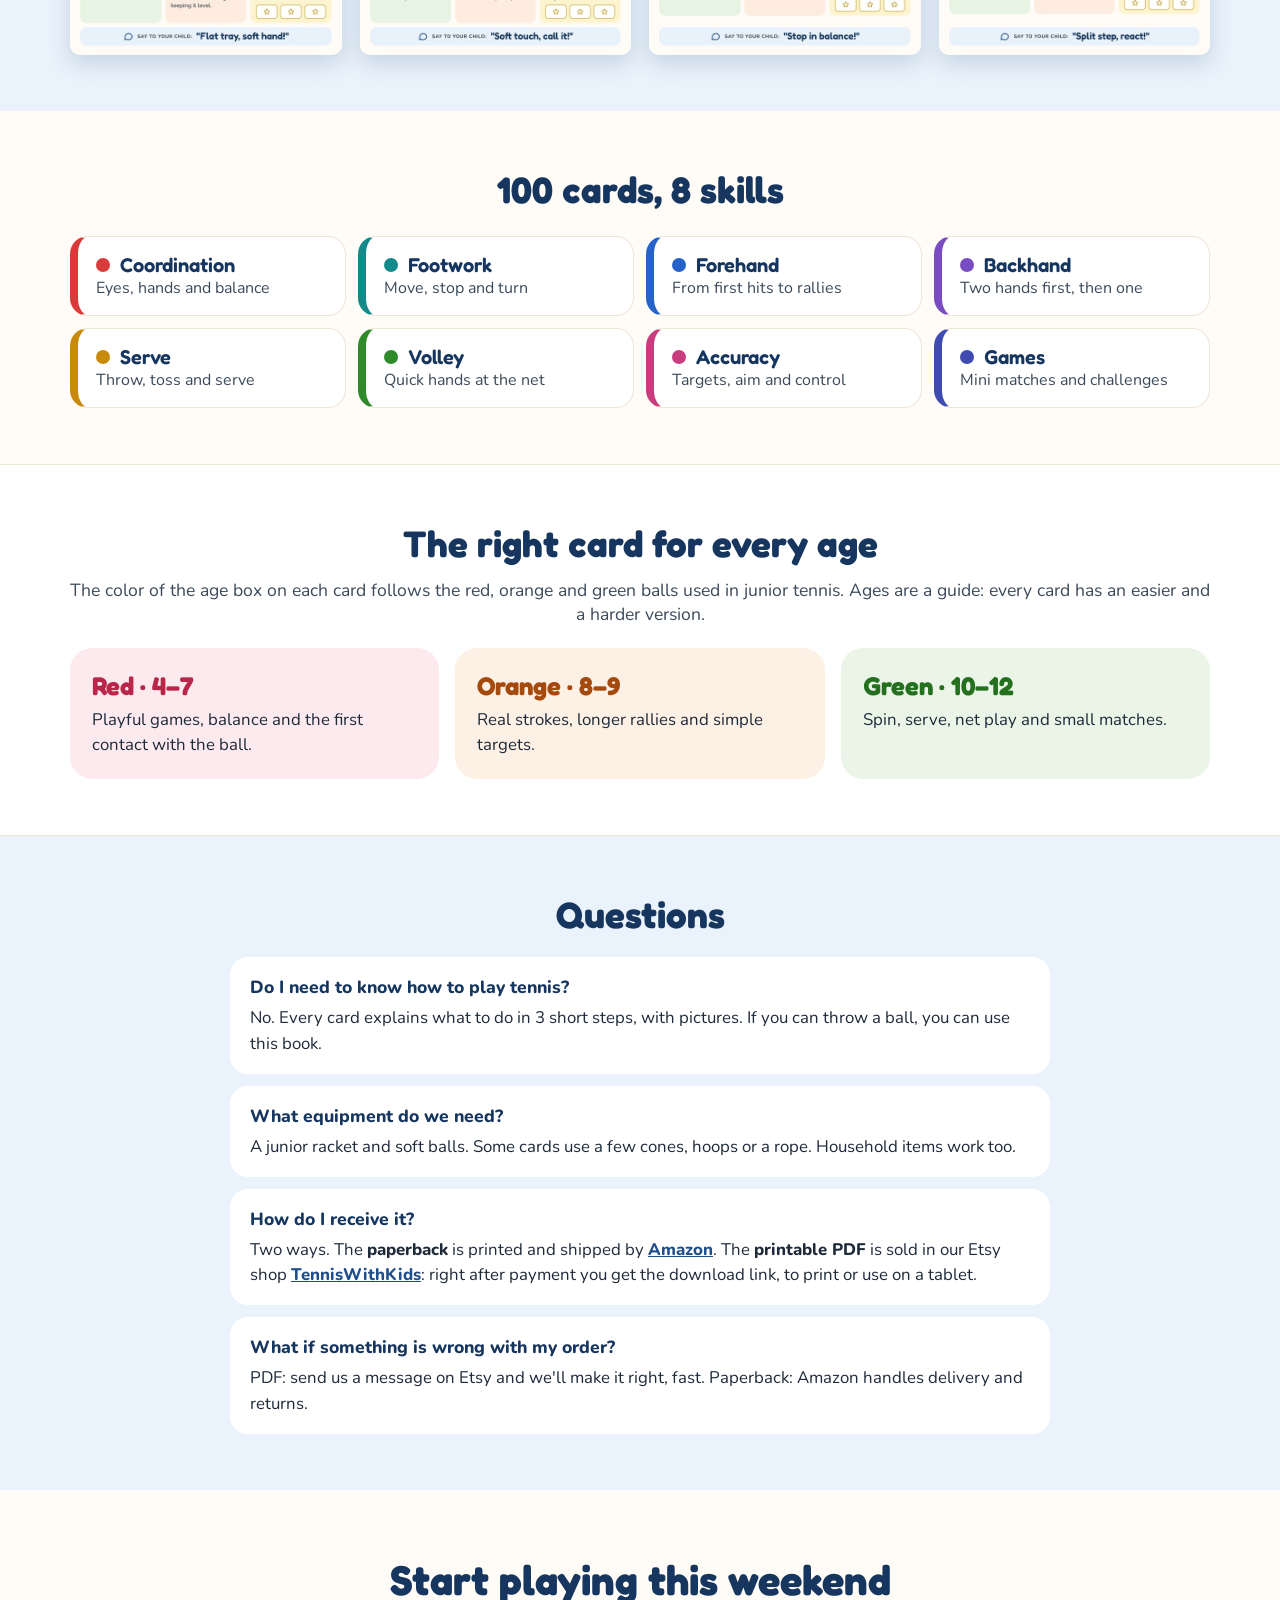
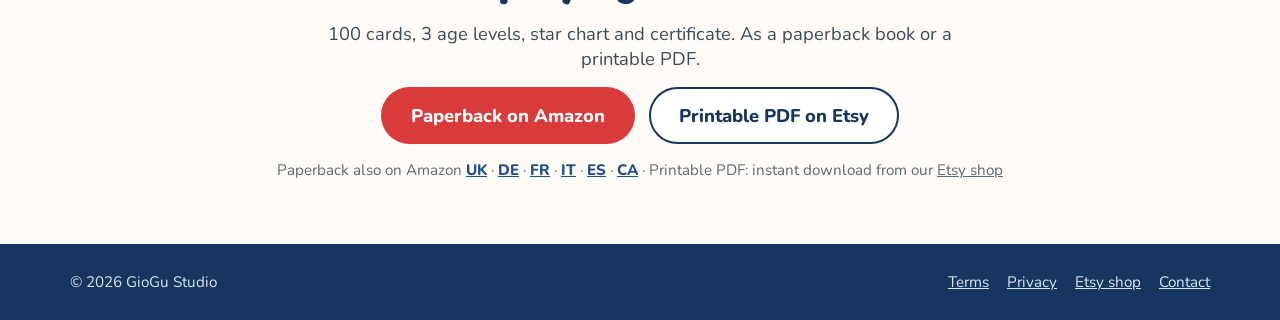
==== commit c753cf8a: "Add Amazon paperback links (US, UK, DE, FR, IT, ES, CA) Co-Authored-By: Claude Opus 5.5 <noreply@ant" ====
--- a/index.html
+++ b/index.html
@@ -38,10 +38,11 @@
         <div style="display: flex; gap: 10px; align-items: center"><svg width="22" height="22" viewBox="0 0 24 24" fill="none" stroke="#2F8A2A" stroke-width="2.6" stroke-linecap="round" stroke-linejoin="round" aria-hidden="true"><path d="M4 12l5 5L20 6"></path></svg>Star chart and certificate to celebrate progress</div>
       </div>
       <div style="display: flex; flex-wrap: wrap; gap: 14px; align-items: center; margin-top: 6px">
-        <a href="https://www.etsy.com/listing/4607660732" target="_blank" rel="noopener" style="background: #D93B3B; color: #FFFFFF; font-weight: 800; font-size: 1.15rem; padding: 16px 30px; border-radius: 99px; text-decoration: none">Get the printable PDF</a>
-        <div style="font-size: 0.95rem; color: #5A6775">Secure checkout on <a href="https://tenniswithkids.etsy.com" target="_blank" rel="noopener" style="color: #5A6775">Etsy</a> · Instant PDF download</div>
+        <a href="https://www.amazon.com/dp/B0HRLJG5MN" target="_blank" rel="noopener" style="background: #D93B3B; color: #FFFFFF; font-weight: 800; font-size: 1.15rem; padding: 16px 30px; border-radius: 99px; text-decoration: none">Paperback on Amazon</a>
+        <a href="https://www.etsy.com/listing/4607660732" target="_blank" rel="noopener" style="background: #FFFFFF; color: #16365F; border: 2px solid #16365F; font-weight: 800; font-size: 1.15rem; padding: 14px 28px; border-radius: 99px; text-decoration: none">Printable PDF on Etsy</a>
       </div>
-      <div style="font-size: 0.95rem; color: #5A6775">Print at home or use on a tablet · <a href="Tennis_with_Kids_free_sample.pdf" style="font-weight: 800; color: #1F4E8C">Try 5 games free (PDF)</a></div>
+      <div style="font-size: 0.95rem; color: #5A6775">Paperback also on Amazon <a href="https://www.amazon.co.uk/dp/B0HRLJG5MN" target="_blank" rel="noopener" style="color: #1F4E8C; font-weight: 700">UK</a> · <a href="https://www.amazon.de/dp/B0HRLJG5MN" target="_blank" rel="noopener" style="color: #1F4E8C; font-weight: 700">DE</a> · <a href="https://www.amazon.fr/dp/B0HRLJG5MN" target="_blank" rel="noopener" style="color: #1F4E8C; font-weight: 700">FR</a> · <a href="https://www.amazon.it/dp/B0HRLJG5MN" target="_blank" rel="noopener" style="color: #1F4E8C; font-weight: 700">IT</a> · <a href="https://www.amazon.es/dp/B0HRLJG5MN" target="_blank" rel="noopener" style="color: #1F4E8C; font-weight: 700">ES</a> · <a href="https://www.amazon.ca/dp/B0HRLJG5MN" target="_blank" rel="noopener" style="color: #1F4E8C; font-weight: 700">CA</a> </div>
+      <div style="font-size: 0.95rem; color: #5A6775">Not sure yet? <a href="Tennis_with_Kids_free_sample.pdf" style="font-weight: 800; color: #1F4E8C">Try 5 games free (PDF)</a></div>
     </div>
     <div style="flex: 1 1 440px; min-width: 0; position: relative">
       <img width="1600" height="686" src="img/hero.jpg" alt="A dad watches his daughter balance a ball on her racket" style="width: 100%; height: auto; aspect-ratio: 3 / 2; object-fit: cover; object-position: 0% 50%; border-radius: 28px; display: block">
@@ -105,17 +106,17 @@
       <div style="display: flex; flex-direction: column; gap: 12px">
         <div style="background: #FFFFFF; border-radius: 18px; padding: 18px 20px"><div style="font-weight: 800; font-size: 1.1rem; color: #16365F">Do I need to know how to play tennis?</div><div style="font-size: 1.05rem; line-height: 1.5; margin-top: 6px">No. Every card explains what to do in 3 short steps, with pictures. If you can throw a ball, you can use this book.</div></div>
         <div style="background: #FFFFFF; border-radius: 18px; padding: 18px 20px"><div style="font-weight: 800; font-size: 1.1rem; color: #16365F">What equipment do we need?</div><div style="font-size: 1.05rem; line-height: 1.5; margin-top: 6px">A junior racket and soft balls. Some cards use a few cones, hoops or a rope. Household items work too.</div></div>
-        <div style="background: #FFFFFF; border-radius: 18px; padding: 18px 20px"><div style="font-weight: 800; font-size: 1.1rem; color: #16365F">How do I receive it?</div><div style="font-size: 1.05rem; line-height: 1.5; margin-top: 6px">You buy on Etsy, in our shop <a href="https://tenniswithkids.etsy.com" target="_blank" rel="noopener" style="color: #1F4E8C; font-weight: 800">TennisWithKids</a>. Right after payment Etsy gives you the download link, and sends it by email too. The book is a PDF you can print or read on a phone or tablet.</div></div>
-        <div style="background: #FFFFFF; border-radius: 18px; padding: 18px 20px"><div style="font-weight: 800; font-size: 1.1rem; color: #16365F">What if something is wrong with my file?</div><div style="font-size: 1.05rem; line-height: 1.5; margin-top: 6px">Send us a message on Etsy and we'll make it right, fast.</div></div>
+        <div style="background: #FFFFFF; border-radius: 18px; padding: 18px 20px"><div style="font-weight: 800; font-size: 1.1rem; color: #16365F">How do I receive it?</div><div style="font-size: 1.05rem; line-height: 1.5; margin-top: 6px">Two ways. The <b>paperback</b> is printed and shipped by <a href="https://www.amazon.com/dp/B0HRLJG5MN" target="_blank" rel="noopener" style="color: #1F4E8C; font-weight: 800">Amazon</a>. The <b>printable PDF</b> is sold in our Etsy shop <a href="https://tenniswithkids.etsy.com" target="_blank" rel="noopener" style="color: #1F4E8C; font-weight: 800">TennisWithKids</a>: right after payment you get the download link, to print or use on a tablet.</div></div>
+        <div style="background: #FFFFFF; border-radius: 18px; padding: 18px 20px"><div style="font-weight: 800; font-size: 1.1rem; color: #16365F">What if something is wrong with my order?</div><div style="font-size: 1.05rem; line-height: 1.5; margin-top: 6px">PDF: send us a message on Etsy and we'll make it right, fast. Paperback: Amazon handles delivery and returns.</div></div>
       </div>
     </div>
   </div>
 
   <div id="buy" style="max-width: 1180px; margin: 0 auto; padding: 64px 20px; text-align: center; display: flex; flex-direction: column; align-items: center; gap: 16px">
     <h2 style="margin: 0; font-family: 'Fredoka', sans-serif; font-weight: 700; font-size: 2.6rem; color: #16365F">Start playing this weekend</h2>
-    <div style="font-size: 1.15rem; color: #3B4A5A; max-width: 640px">100 cards, 3 age levels, star chart and certificate. Yours to keep.</div>
-    <a href="https://www.etsy.com/listing/4607660732" target="_blank" rel="noopener" style="background: #D93B3B; color: #FFFFFF; font-weight: 800; font-size: 1.2rem; padding: 18px 36px; border-radius: 99px; text-decoration: none">Get the printable PDF</a>
-    <div style="font-size: 0.95rem; color: #5A6775">Secure checkout on <a href="https://tenniswithkids.etsy.com" target="_blank" rel="noopener" style="color: #5A6775">Etsy</a> · Instant PDF download</div>
+    <div style="font-size: 1.15rem; color: #3B4A5A; max-width: 640px">100 cards, 3 age levels, star chart and certificate. As a paperback book or a printable PDF.</div>
+    <div style="display: flex; flex-wrap: wrap; gap: 14px; justify-content: center"><a href="https://www.amazon.com/dp/B0HRLJG5MN" target="_blank" rel="noopener" style="background: #D93B3B; color: #FFFFFF; font-weight: 800; font-size: 1.15rem; padding: 16px 30px; border-radius: 99px; text-decoration: none">Paperback on Amazon</a><a href="https://www.etsy.com/listing/4607660732" target="_blank" rel="noopener" style="background: #FFFFFF; color: #16365F; border: 2px solid #16365F; font-weight: 800; font-size: 1.15rem; padding: 14px 28px; border-radius: 99px; text-decoration: none">Printable PDF on Etsy</a></div>
+    <div style="font-size: 0.95rem; color: #5A6775">Paperback also on Amazon <a href="https://www.amazon.co.uk/dp/B0HRLJG5MN" target="_blank" rel="noopener" style="color: #1F4E8C; font-weight: 700">UK</a> · <a href="https://www.amazon.de/dp/B0HRLJG5MN" target="_blank" rel="noopener" style="color: #1F4E8C; font-weight: 700">DE</a> · <a href="https://www.amazon.fr/dp/B0HRLJG5MN" target="_blank" rel="noopener" style="color: #1F4E8C; font-weight: 700">FR</a> · <a href="https://www.amazon.it/dp/B0HRLJG5MN" target="_blank" rel="noopener" style="color: #1F4E8C; font-weight: 700">IT</a> · <a href="https://www.amazon.es/dp/B0HRLJG5MN" target="_blank" rel="noopener" style="color: #1F4E8C; font-weight: 700">ES</a> · <a href="https://www.amazon.ca/dp/B0HRLJG5MN" target="_blank" rel="noopener" style="color: #1F4E8C; font-weight: 700">CA</a> · Printable PDF: instant download from our <a href="https://tenniswithkids.etsy.com" target="_blank" rel="noopener" style="color: #5A6775">Etsy shop</a></div>
   </div>
 
   <div style="background: #16365F; color: #DCE6F2">
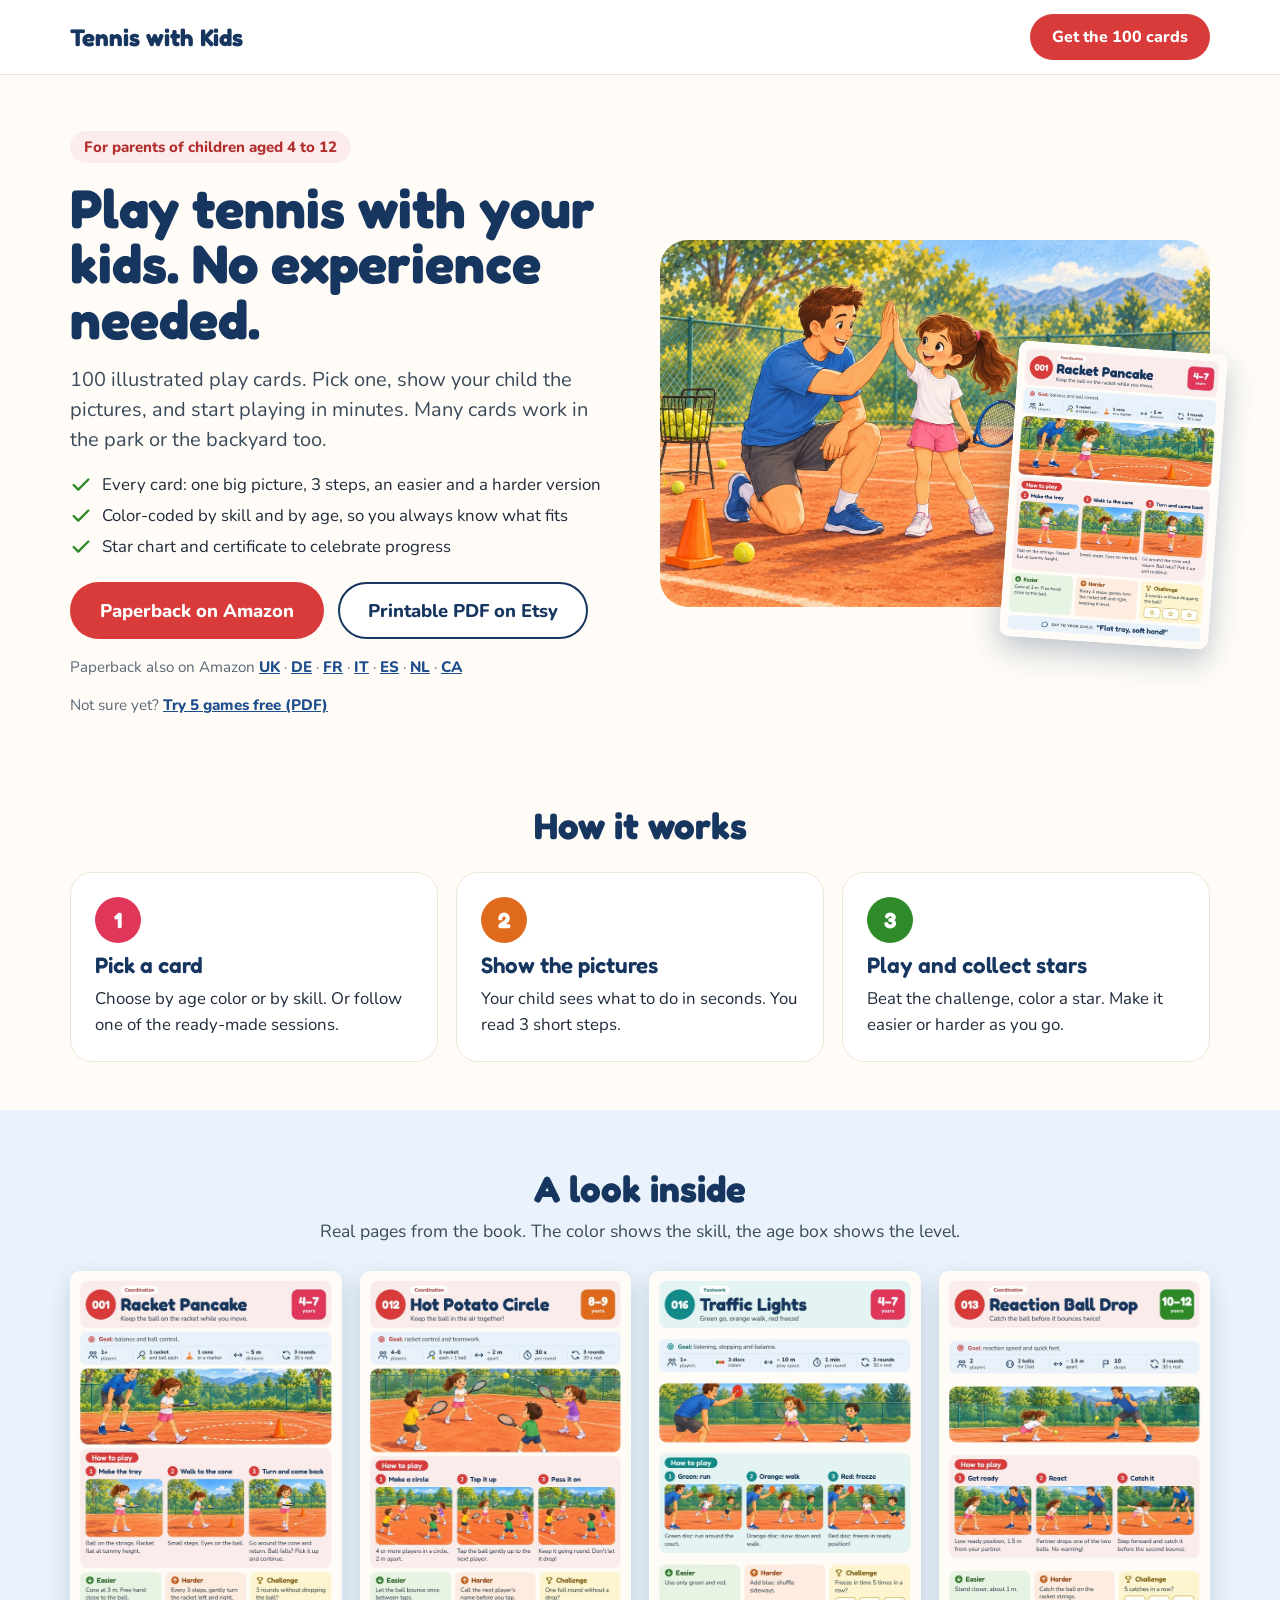
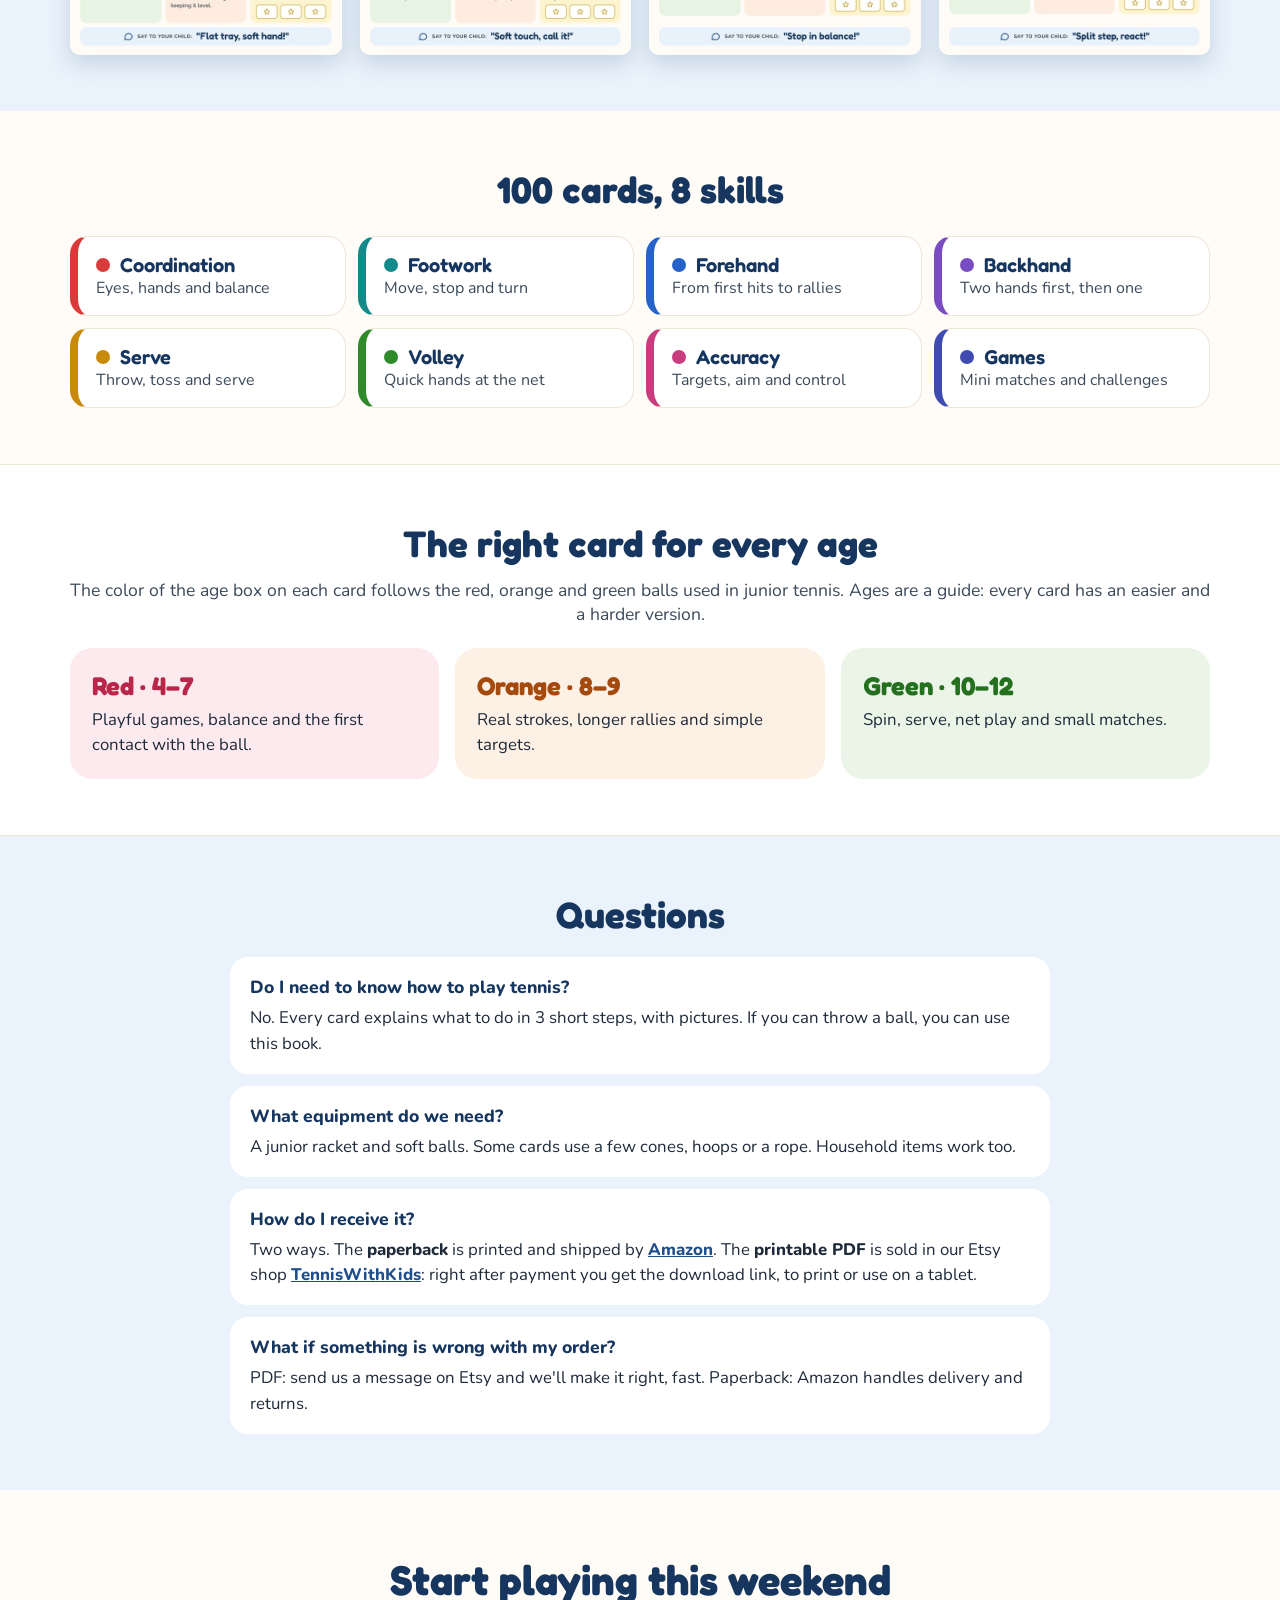
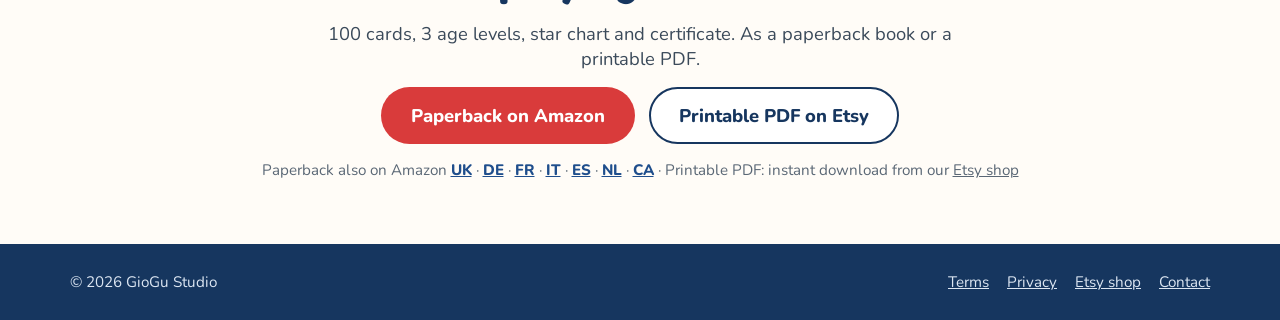
==== commit d7c4c55a: "Add Amazon NL link Co-Authored-By: Claude Opus 5.5 <noreply@anthropic.com> Claude-Session: https://c" ====
--- a/index.html
+++ b/index.html
@@ -41,7 +41,7 @@
         <a href="https://www.amazon.com/dp/B0HRLJG5MN" target="_blank" rel="noopener" style="background: #D93B3B; color: #FFFFFF; font-weight: 800; font-size: 1.15rem; padding: 16px 30px; border-radius: 99px; text-decoration: none">Paperback on Amazon</a>
         <a href="https://www.etsy.com/listing/4607660732" target="_blank" rel="noopener" style="background: #FFFFFF; color: #16365F; border: 2px solid #16365F; font-weight: 800; font-size: 1.15rem; padding: 14px 28px; border-radius: 99px; text-decoration: none">Printable PDF on Etsy</a>
       </div>
-      <div style="font-size: 0.95rem; color: #5A6775">Paperback also on Amazon <a href="https://www.amazon.co.uk/dp/B0HRLJG5MN" target="_blank" rel="noopener" style="color: #1F4E8C; font-weight: 700">UK</a> · <a href="https://www.amazon.de/dp/B0HRLJG5MN" target="_blank" rel="noopener" style="color: #1F4E8C; font-weight: 700">DE</a> · <a href="https://www.amazon.fr/dp/B0HRLJG5MN" target="_blank" rel="noopener" style="color: #1F4E8C; font-weight: 700">FR</a> · <a href="https://www.amazon.it/dp/B0HRLJG5MN" target="_blank" rel="noopener" style="color: #1F4E8C; font-weight: 700">IT</a> · <a href="https://www.amazon.es/dp/B0HRLJG5MN" target="_blank" rel="noopener" style="color: #1F4E8C; font-weight: 700">ES</a> · <a href="https://www.amazon.ca/dp/B0HRLJG5MN" target="_blank" rel="noopener" style="color: #1F4E8C; font-weight: 700">CA</a> </div>
+      <div style="font-size: 0.95rem; color: #5A6775">Paperback also on Amazon <a href="https://www.amazon.co.uk/dp/B0HRLJG5MN" target="_blank" rel="noopener" style="color: #1F4E8C; font-weight: 700">UK</a> · <a href="https://www.amazon.de/dp/B0HRLJG5MN" target="_blank" rel="noopener" style="color: #1F4E8C; font-weight: 700">DE</a> · <a href="https://www.amazon.fr/dp/B0HRLJG5MN" target="_blank" rel="noopener" style="color: #1F4E8C; font-weight: 700">FR</a> · <a href="https://www.amazon.it/dp/B0HRLJG5MN" target="_blank" rel="noopener" style="color: #1F4E8C; font-weight: 700">IT</a> · <a href="https://www.amazon.es/dp/B0HRLJG5MN" target="_blank" rel="noopener" style="color: #1F4E8C; font-weight: 700">ES</a> · <a href="https://www.amazon.nl/dp/B0HRLJG5MN" target="_blank" rel="noopener" style="color: #1F4E8C; font-weight: 700">NL</a> · <a href="https://www.amazon.ca/dp/B0HRLJG5MN" target="_blank" rel="noopener" style="color: #1F4E8C; font-weight: 700">CA</a> </div>
       <div style="font-size: 0.95rem; color: #5A6775">Not sure yet? <a href="Tennis_with_Kids_free_sample.pdf" style="font-weight: 800; color: #1F4E8C">Try 5 games free (PDF)</a></div>
     </div>
     <div style="flex: 1 1 440px; min-width: 0; position: relative">
@@ -116,7 +116,7 @@
     <h2 style="margin: 0; font-family: 'Fredoka', sans-serif; font-weight: 700; font-size: 2.6rem; color: #16365F">Start playing this weekend</h2>
     <div style="font-size: 1.15rem; color: #3B4A5A; max-width: 640px">100 cards, 3 age levels, star chart and certificate. As a paperback book or a printable PDF.</div>
     <div style="display: flex; flex-wrap: wrap; gap: 14px; justify-content: center"><a href="https://www.amazon.com/dp/B0HRLJG5MN" target="_blank" rel="noopener" style="background: #D93B3B; color: #FFFFFF; font-weight: 800; font-size: 1.15rem; padding: 16px 30px; border-radius: 99px; text-decoration: none">Paperback on Amazon</a><a href="https://www.etsy.com/listing/4607660732" target="_blank" rel="noopener" style="background: #FFFFFF; color: #16365F; border: 2px solid #16365F; font-weight: 800; font-size: 1.15rem; padding: 14px 28px; border-radius: 99px; text-decoration: none">Printable PDF on Etsy</a></div>
-    <div style="font-size: 0.95rem; color: #5A6775">Paperback also on Amazon <a href="https://www.amazon.co.uk/dp/B0HRLJG5MN" target="_blank" rel="noopener" style="color: #1F4E8C; font-weight: 700">UK</a> · <a href="https://www.amazon.de/dp/B0HRLJG5MN" target="_blank" rel="noopener" style="color: #1F4E8C; font-weight: 700">DE</a> · <a href="https://www.amazon.fr/dp/B0HRLJG5MN" target="_blank" rel="noopener" style="color: #1F4E8C; font-weight: 700">FR</a> · <a href="https://www.amazon.it/dp/B0HRLJG5MN" target="_blank" rel="noopener" style="color: #1F4E8C; font-weight: 700">IT</a> · <a href="https://www.amazon.es/dp/B0HRLJG5MN" target="_blank" rel="noopener" style="color: #1F4E8C; font-weight: 700">ES</a> · <a href="https://www.amazon.ca/dp/B0HRLJG5MN" target="_blank" rel="noopener" style="color: #1F4E8C; font-weight: 700">CA</a> · Printable PDF: instant download from our <a href="https://tenniswithkids.etsy.com" target="_blank" rel="noopener" style="color: #5A6775">Etsy shop</a></div>
+    <div style="font-size: 0.95rem; color: #5A6775">Paperback also on Amazon <a href="https://www.amazon.co.uk/dp/B0HRLJG5MN" target="_blank" rel="noopener" style="color: #1F4E8C; font-weight: 700">UK</a> · <a href="https://www.amazon.de/dp/B0HRLJG5MN" target="_blank" rel="noopener" style="color: #1F4E8C; font-weight: 700">DE</a> · <a href="https://www.amazon.fr/dp/B0HRLJG5MN" target="_blank" rel="noopener" style="color: #1F4E8C; font-weight: 700">FR</a> · <a href="https://www.amazon.it/dp/B0HRLJG5MN" target="_blank" rel="noopener" style="color: #1F4E8C; font-weight: 700">IT</a> · <a href="https://www.amazon.es/dp/B0HRLJG5MN" target="_blank" rel="noopener" style="color: #1F4E8C; font-weight: 700">ES</a> · <a href="https://www.amazon.nl/dp/B0HRLJG5MN" target="_blank" rel="noopener" style="color: #1F4E8C; font-weight: 700">NL</a> · <a href="https://www.amazon.ca/dp/B0HRLJG5MN" target="_blank" rel="noopener" style="color: #1F4E8C; font-weight: 700">CA</a> · Printable PDF: instant download from our <a href="https://tenniswithkids.etsy.com" target="_blank" rel="noopener" style="color: #5A6775">Etsy shop</a></div>
   </div>
 
   <div style="background: #16365F; color: #DCE6F2">
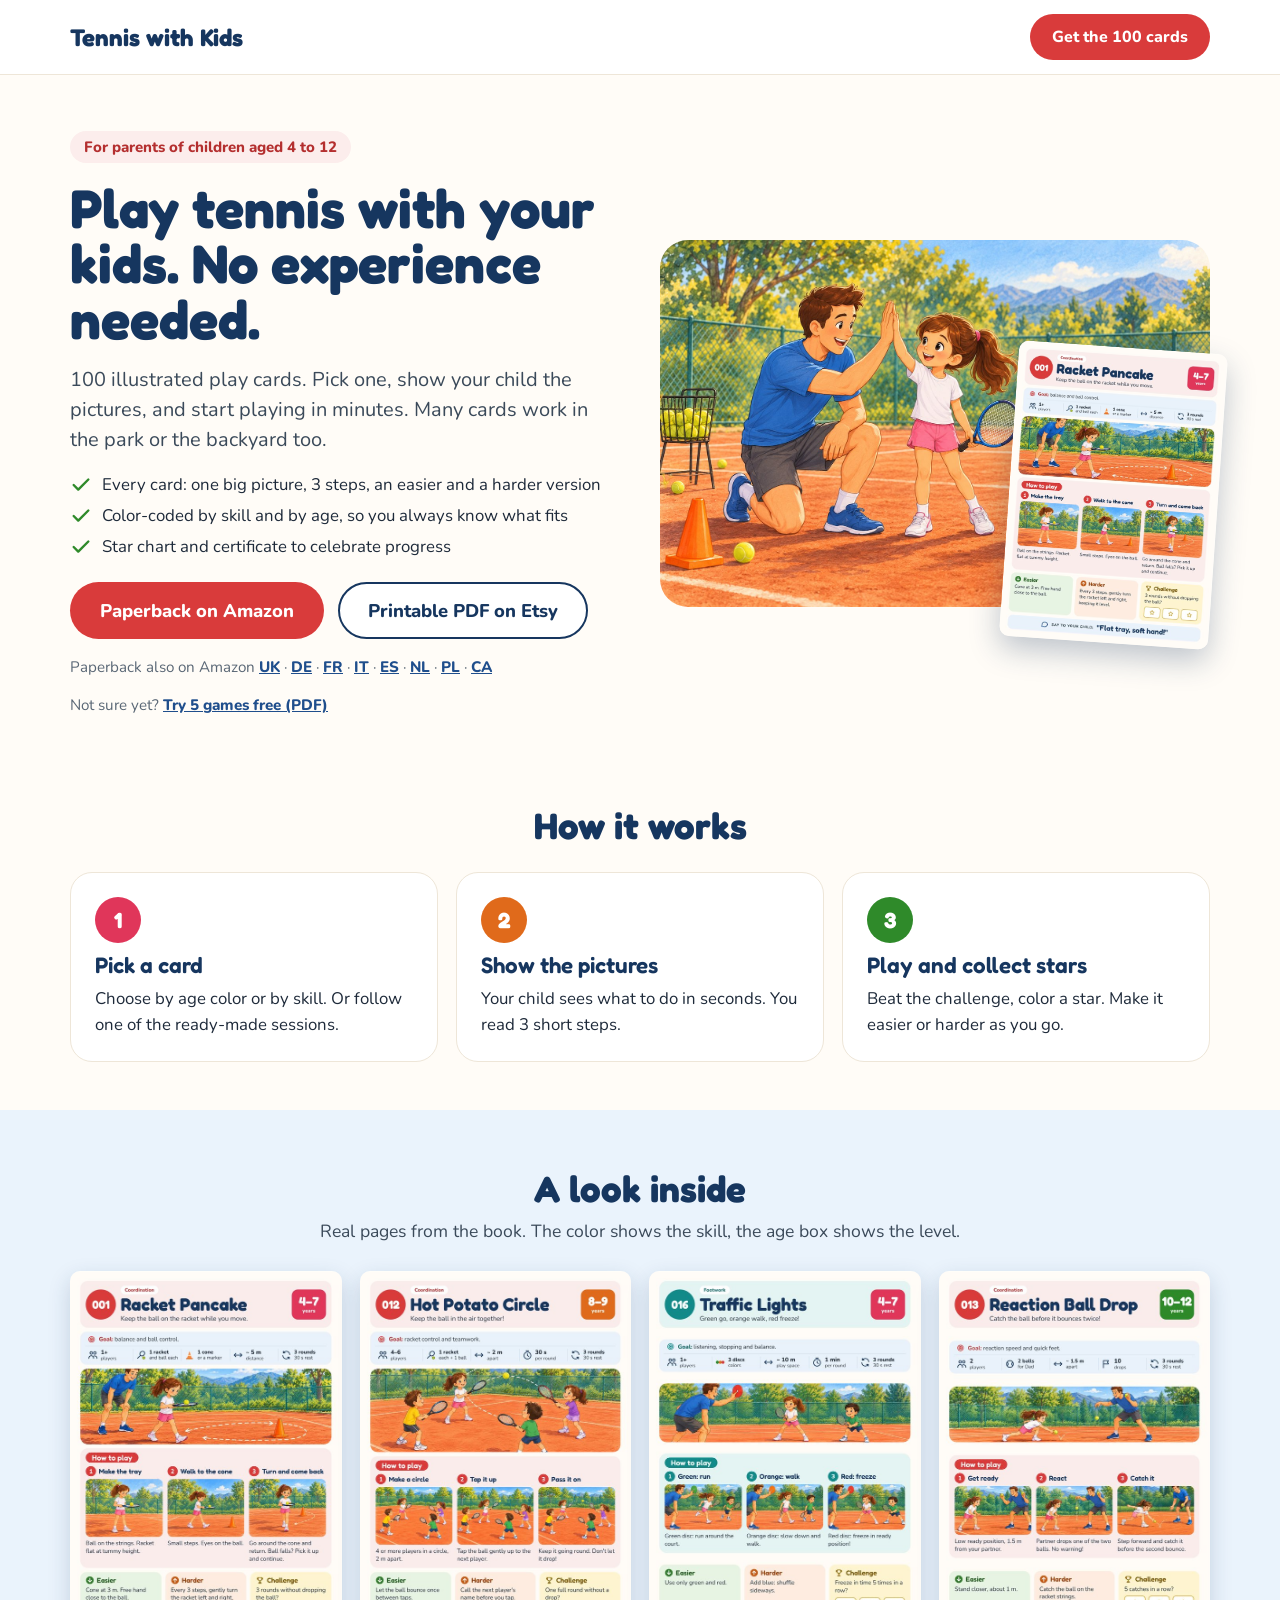
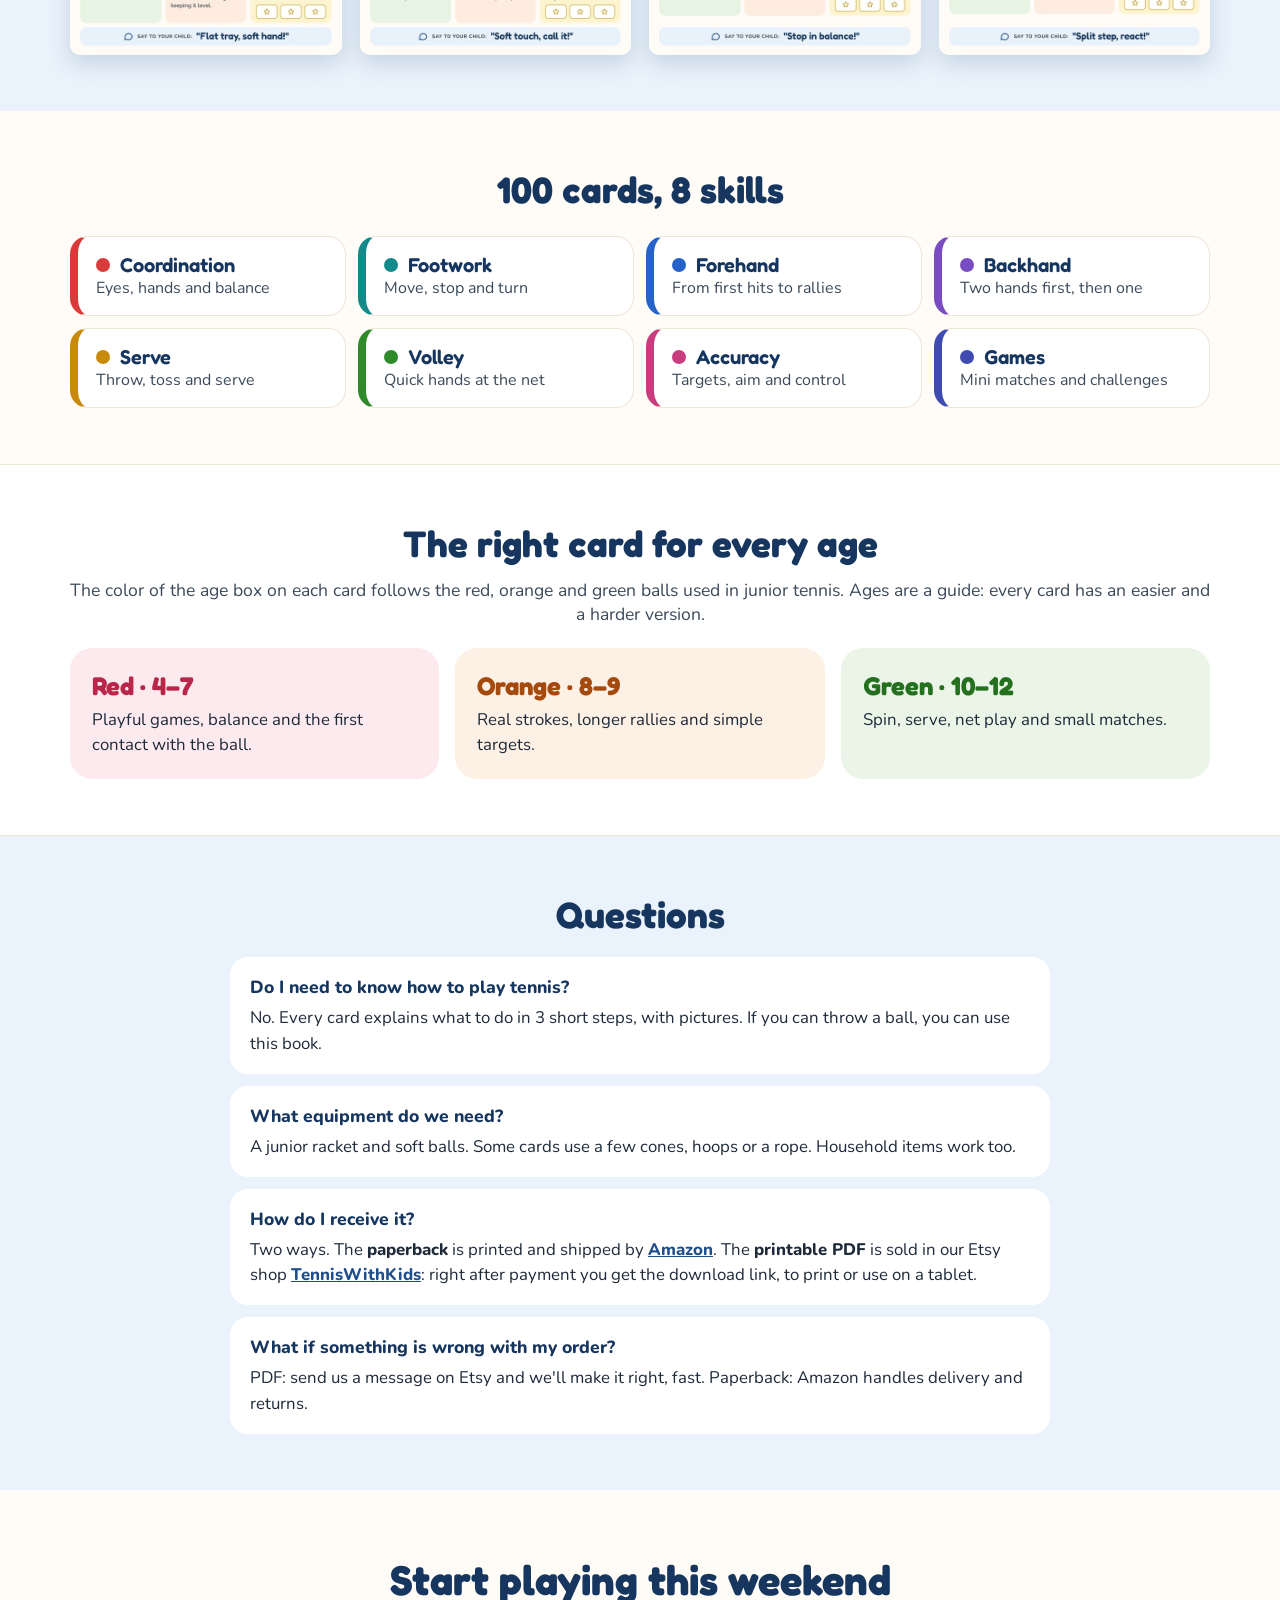
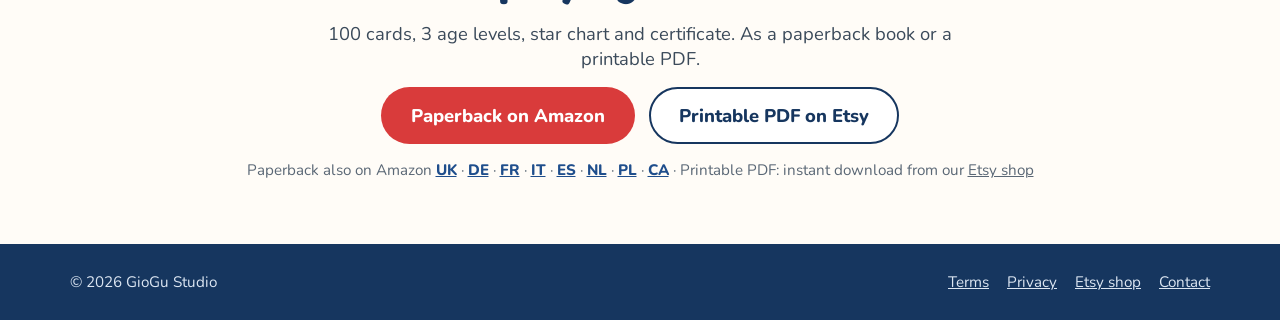
==== commit 040c54d9: "Add Amazon PL link Co-Authored-By: Claude Opus 5.5 <noreply@anthropic.com> Claude-Session: https://c" ====
--- a/index.html
+++ b/index.html
@@ -41,7 +41,7 @@
         <a href="https://www.amazon.com/dp/B0HRLJG5MN" target="_blank" rel="noopener" style="background: #D93B3B; color: #FFFFFF; font-weight: 800; font-size: 1.15rem; padding: 16px 30px; border-radius: 99px; text-decoration: none">Paperback on Amazon</a>
         <a href="https://www.etsy.com/listing/4607660732" target="_blank" rel="noopener" style="background: #FFFFFF; color: #16365F; border: 2px solid #16365F; font-weight: 800; font-size: 1.15rem; padding: 14px 28px; border-radius: 99px; text-decoration: none">Printable PDF on Etsy</a>
       </div>
-      <div style="font-size: 0.95rem; color: #5A6775">Paperback also on Amazon <a href="https://www.amazon.co.uk/dp/B0HRLJG5MN" target="_blank" rel="noopener" style="color: #1F4E8C; font-weight: 700">UK</a> · <a href="https://www.amazon.de/dp/B0HRLJG5MN" target="_blank" rel="noopener" style="color: #1F4E8C; font-weight: 700">DE</a> · <a href="https://www.amazon.fr/dp/B0HRLJG5MN" target="_blank" rel="noopener" style="color: #1F4E8C; font-weight: 700">FR</a> · <a href="https://www.amazon.it/dp/B0HRLJG5MN" target="_blank" rel="noopener" style="color: #1F4E8C; font-weight: 700">IT</a> · <a href="https://www.amazon.es/dp/B0HRLJG5MN" target="_blank" rel="noopener" style="color: #1F4E8C; font-weight: 700">ES</a> · <a href="https://www.amazon.nl/dp/B0HRLJG5MN" target="_blank" rel="noopener" style="color: #1F4E8C; font-weight: 700">NL</a> · <a href="https://www.amazon.ca/dp/B0HRLJG5MN" target="_blank" rel="noopener" style="color: #1F4E8C; font-weight: 700">CA</a> </div>
+      <div style="font-size: 0.95rem; color: #5A6775">Paperback also on Amazon <a href="https://www.amazon.co.uk/dp/B0HRLJG5MN" target="_blank" rel="noopener" style="color: #1F4E8C; font-weight: 700">UK</a> · <a href="https://www.amazon.de/dp/B0HRLJG5MN" target="_blank" rel="noopener" style="color: #1F4E8C; font-weight: 700">DE</a> · <a href="https://www.amazon.fr/dp/B0HRLJG5MN" target="_blank" rel="noopener" style="color: #1F4E8C; font-weight: 700">FR</a> · <a href="https://www.amazon.it/dp/B0HRLJG5MN" target="_blank" rel="noopener" style="color: #1F4E8C; font-weight: 700">IT</a> · <a href="https://www.amazon.es/dp/B0HRLJG5MN" target="_blank" rel="noopener" style="color: #1F4E8C; font-weight: 700">ES</a> · <a href="https://www.amazon.nl/dp/B0HRLJG5MN" target="_blank" rel="noopener" style="color: #1F4E8C; font-weight: 700">NL</a> · <a href="https://www.amazon.pl/dp/B0HRLJG5MN" target="_blank" rel="noopener" style="color: #1F4E8C; font-weight: 700">PL</a> · <a href="https://www.amazon.ca/dp/B0HRLJG5MN" target="_blank" rel="noopener" style="color: #1F4E8C; font-weight: 700">CA</a> </div>
       <div style="font-size: 0.95rem; color: #5A6775">Not sure yet? <a href="Tennis_with_Kids_free_sample.pdf" style="font-weight: 800; color: #1F4E8C">Try 5 games free (PDF)</a></div>
     </div>
     <div style="flex: 1 1 440px; min-width: 0; position: relative">
@@ -116,7 +116,7 @@
     <h2 style="margin: 0; font-family: 'Fredoka', sans-serif; font-weight: 700; font-size: 2.6rem; color: #16365F">Start playing this weekend</h2>
     <div style="font-size: 1.15rem; color: #3B4A5A; max-width: 640px">100 cards, 3 age levels, star chart and certificate. As a paperback book or a printable PDF.</div>
     <div style="display: flex; flex-wrap: wrap; gap: 14px; justify-content: center"><a href="https://www.amazon.com/dp/B0HRLJG5MN" target="_blank" rel="noopener" style="background: #D93B3B; color: #FFFFFF; font-weight: 800; font-size: 1.15rem; padding: 16px 30px; border-radius: 99px; text-decoration: none">Paperback on Amazon</a><a href="https://www.etsy.com/listing/4607660732" target="_blank" rel="noopener" style="background: #FFFFFF; color: #16365F; border: 2px solid #16365F; font-weight: 800; font-size: 1.15rem; padding: 14px 28px; border-radius: 99px; text-decoration: none">Printable PDF on Etsy</a></div>
-    <div style="font-size: 0.95rem; color: #5A6775">Paperback also on Amazon <a href="https://www.amazon.co.uk/dp/B0HRLJG5MN" target="_blank" rel="noopener" style="color: #1F4E8C; font-weight: 700">UK</a> · <a href="https://www.amazon.de/dp/B0HRLJG5MN" target="_blank" rel="noopener" style="color: #1F4E8C; font-weight: 700">DE</a> · <a href="https://www.amazon.fr/dp/B0HRLJG5MN" target="_blank" rel="noopener" style="color: #1F4E8C; font-weight: 700">FR</a> · <a href="https://www.amazon.it/dp/B0HRLJG5MN" target="_blank" rel="noopener" style="color: #1F4E8C; font-weight: 700">IT</a> · <a href="https://www.amazon.es/dp/B0HRLJG5MN" target="_blank" rel="noopener" style="color: #1F4E8C; font-weight: 700">ES</a> · <a href="https://www.amazon.nl/dp/B0HRLJG5MN" target="_blank" rel="noopener" style="color: #1F4E8C; font-weight: 700">NL</a> · <a href="https://www.amazon.ca/dp/B0HRLJG5MN" target="_blank" rel="noopener" style="color: #1F4E8C; font-weight: 700">CA</a> · Printable PDF: instant download from our <a href="https://tenniswithkids.etsy.com" target="_blank" rel="noopener" style="color: #5A6775">Etsy shop</a></div>
+    <div style="font-size: 0.95rem; color: #5A6775">Paperback also on Amazon <a href="https://www.amazon.co.uk/dp/B0HRLJG5MN" target="_blank" rel="noopener" style="color: #1F4E8C; font-weight: 700">UK</a> · <a href="https://www.amazon.de/dp/B0HRLJG5MN" target="_blank" rel="noopener" style="color: #1F4E8C; font-weight: 700">DE</a> · <a href="https://www.amazon.fr/dp/B0HRLJG5MN" target="_blank" rel="noopener" style="color: #1F4E8C; font-weight: 700">FR</a> · <a href="https://www.amazon.it/dp/B0HRLJG5MN" target="_blank" rel="noopener" style="color: #1F4E8C; font-weight: 700">IT</a> · <a href="https://www.amazon.es/dp/B0HRLJG5MN" target="_blank" rel="noopener" style="color: #1F4E8C; font-weight: 700">ES</a> · <a href="https://www.amazon.nl/dp/B0HRLJG5MN" target="_blank" rel="noopener" style="color: #1F4E8C; font-weight: 700">NL</a> · <a href="https://www.amazon.pl/dp/B0HRLJG5MN" target="_blank" rel="noopener" style="color: #1F4E8C; font-weight: 700">PL</a> · <a href="https://www.amazon.ca/dp/B0HRLJG5MN" target="_blank" rel="noopener" style="color: #1F4E8C; font-weight: 700">CA</a> · Printable PDF: instant download from our <a href="https://tenniswithkids.etsy.com" target="_blank" rel="noopener" style="color: #5A6775">Etsy shop</a></div>
   </div>
 
   <div style="background: #16365F; color: #DCE6F2">
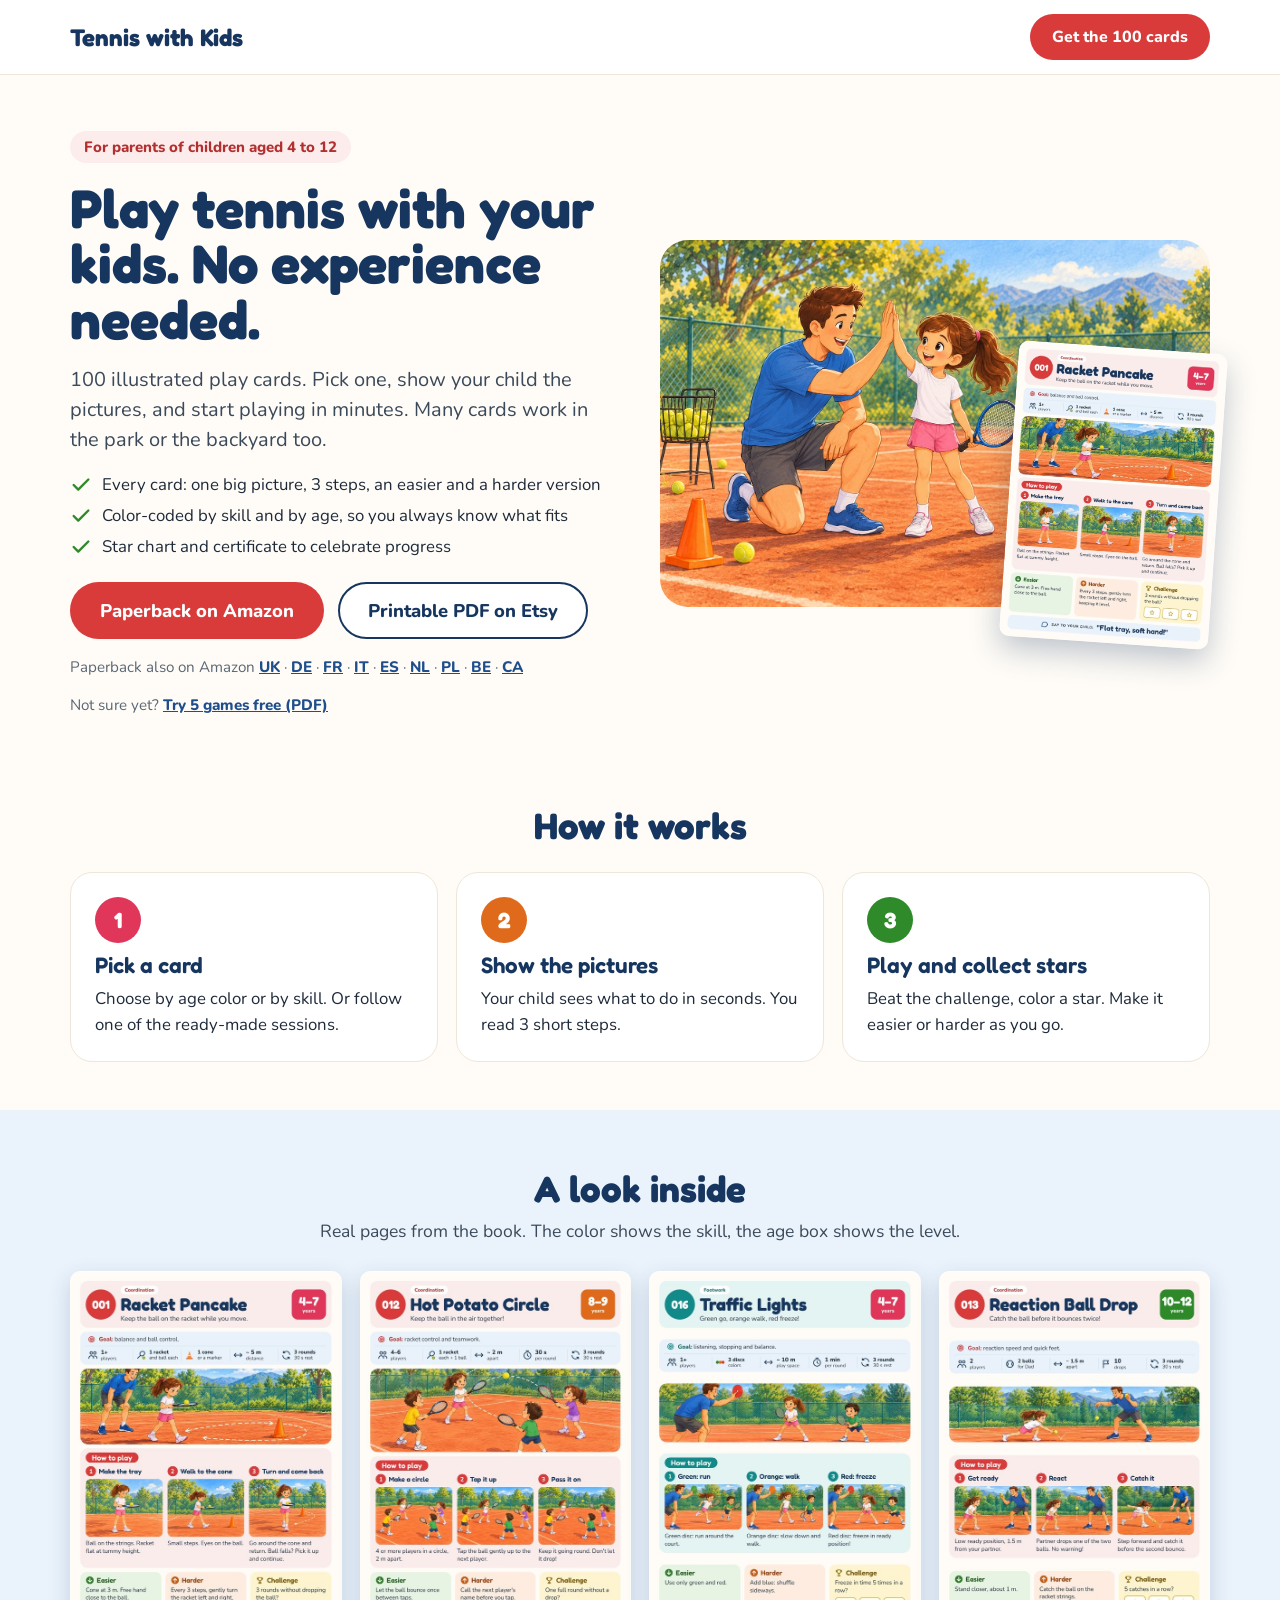
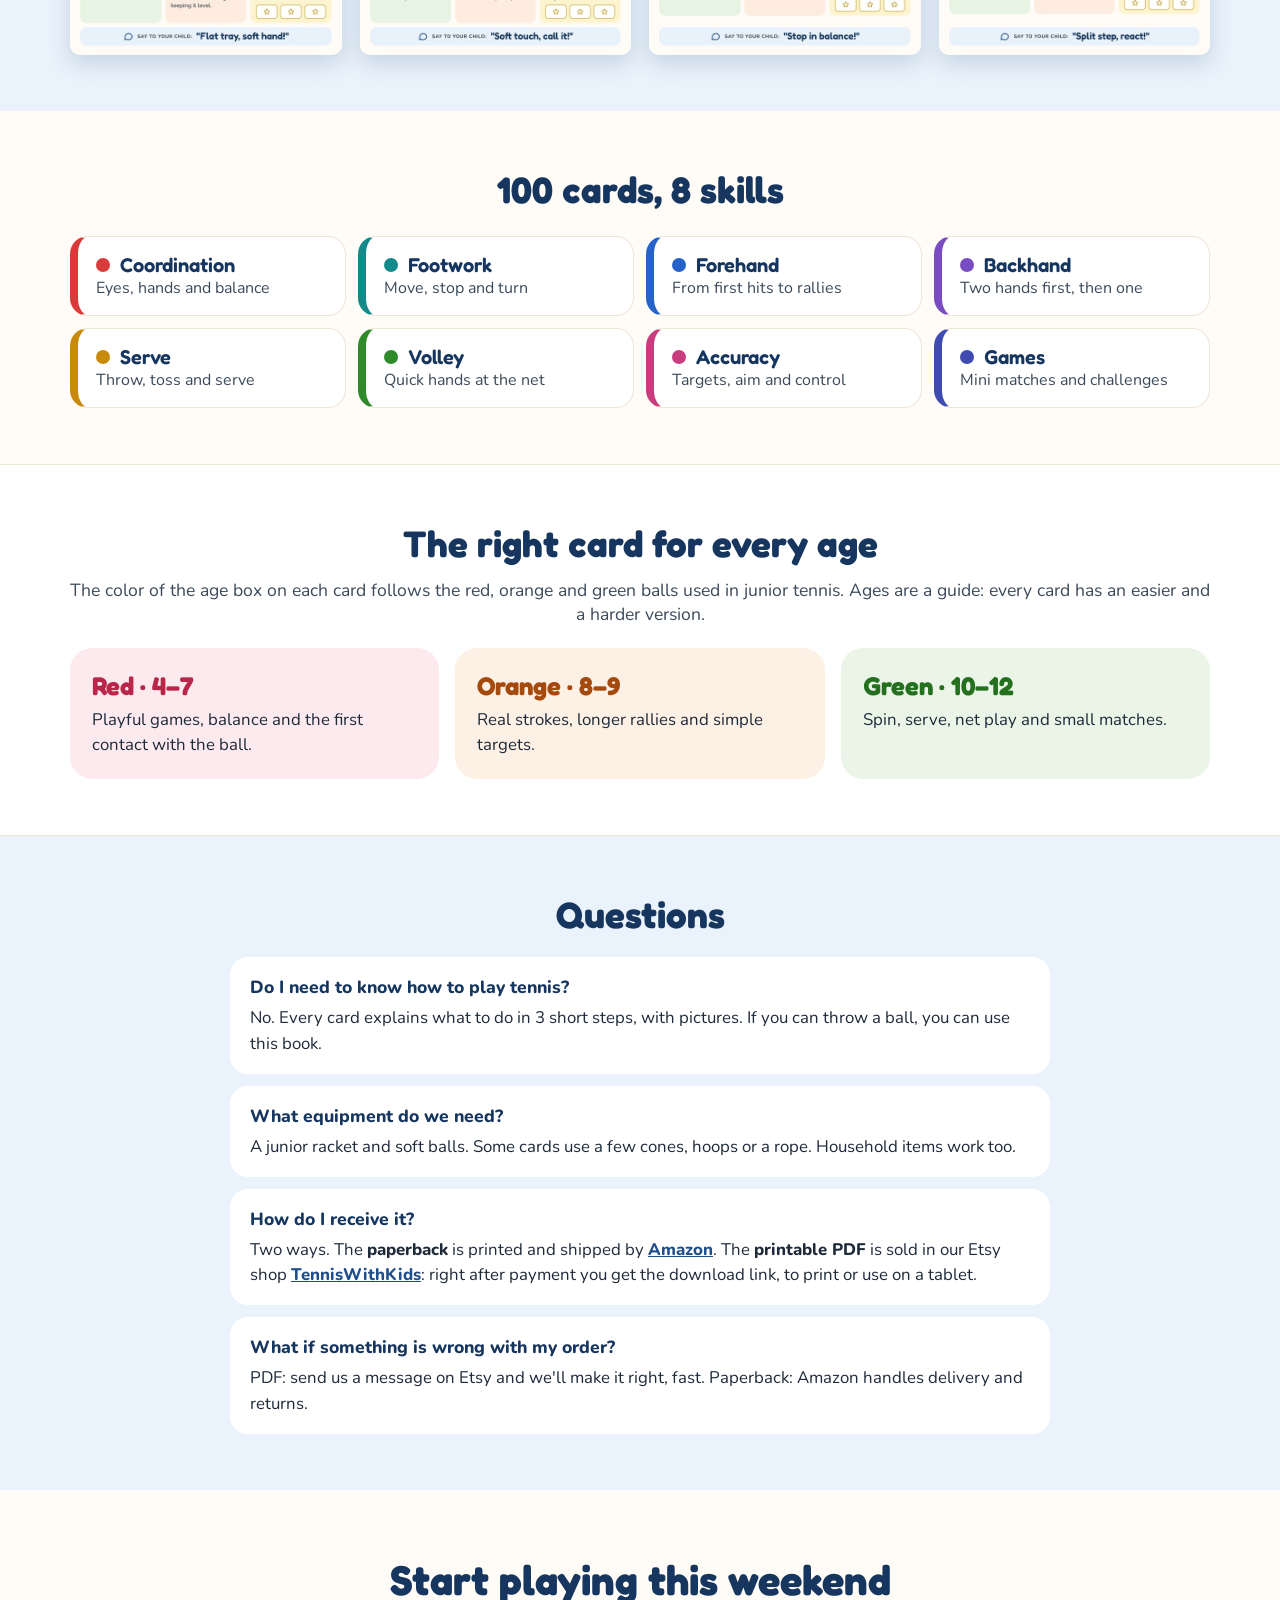
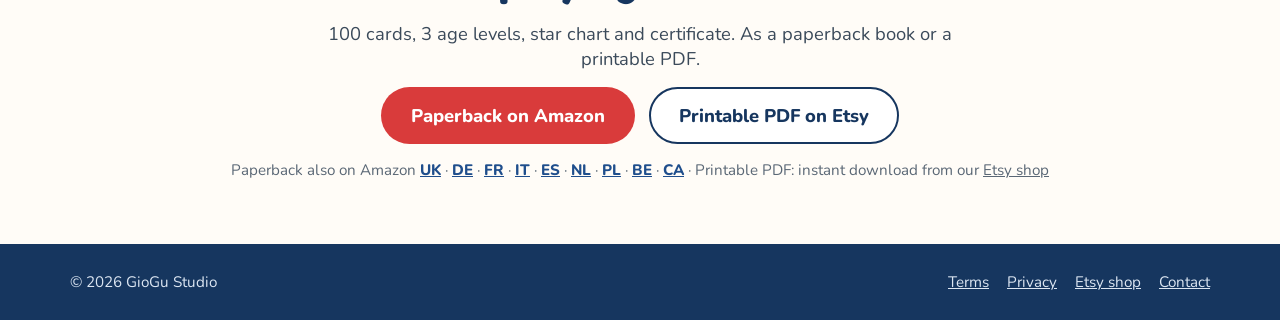
==== commit 8e8ee91e: "Add Amazon BE link Co-Authored-By: Claude Opus 5.5 <noreply@anthropic.com> Claude-Session: https://c" ====
--- a/index.html
+++ b/index.html
@@ -41,7 +41,7 @@
         <a href="https://www.amazon.com/dp/B0HRLJG5MN" target="_blank" rel="noopener" style="background: #D93B3B; color: #FFFFFF; font-weight: 800; font-size: 1.15rem; padding: 16px 30px; border-radius: 99px; text-decoration: none">Paperback on Amazon</a>
         <a href="https://www.etsy.com/listing/4607660732" target="_blank" rel="noopener" style="background: #FFFFFF; color: #16365F; border: 2px solid #16365F; font-weight: 800; font-size: 1.15rem; padding: 14px 28px; border-radius: 99px; text-decoration: none">Printable PDF on Etsy</a>
       </div>
-      <div style="font-size: 0.95rem; color: #5A6775">Paperback also on Amazon <a href="https://www.amazon.co.uk/dp/B0HRLJG5MN" target="_blank" rel="noopener" style="color: #1F4E8C; font-weight: 700">UK</a> · <a href="https://www.amazon.de/dp/B0HRLJG5MN" target="_blank" rel="noopener" style="color: #1F4E8C; font-weight: 700">DE</a> · <a href="https://www.amazon.fr/dp/B0HRLJG5MN" target="_blank" rel="noopener" style="color: #1F4E8C; font-weight: 700">FR</a> · <a href="https://www.amazon.it/dp/B0HRLJG5MN" target="_blank" rel="noopener" style="color: #1F4E8C; font-weight: 700">IT</a> · <a href="https://www.amazon.es/dp/B0HRLJG5MN" target="_blank" rel="noopener" style="color: #1F4E8C; font-weight: 700">ES</a> · <a href="https://www.amazon.nl/dp/B0HRLJG5MN" target="_blank" rel="noopener" style="color: #1F4E8C; font-weight: 700">NL</a> · <a href="https://www.amazon.pl/dp/B0HRLJG5MN" target="_blank" rel="noopener" style="color: #1F4E8C; font-weight: 700">PL</a> · <a href="https://www.amazon.ca/dp/B0HRLJG5MN" target="_blank" rel="noopener" style="color: #1F4E8C; font-weight: 700">CA</a> </div>
+      <div style="font-size: 0.95rem; color: #5A6775">Paperback also on Amazon <a href="https://www.amazon.co.uk/dp/B0HRLJG5MN" target="_blank" rel="noopener" style="color: #1F4E8C; font-weight: 700">UK</a> · <a href="https://www.amazon.de/dp/B0HRLJG5MN" target="_blank" rel="noopener" style="color: #1F4E8C; font-weight: 700">DE</a> · <a href="https://www.amazon.fr/dp/B0HRLJG5MN" target="_blank" rel="noopener" style="color: #1F4E8C; font-weight: 700">FR</a> · <a href="https://www.amazon.it/dp/B0HRLJG5MN" target="_blank" rel="noopener" style="color: #1F4E8C; font-weight: 700">IT</a> · <a href="https://www.amazon.es/dp/B0HRLJG5MN" target="_blank" rel="noopener" style="color: #1F4E8C; font-weight: 700">ES</a> · <a href="https://www.amazon.nl/dp/B0HRLJG5MN" target="_blank" rel="noopener" style="color: #1F4E8C; font-weight: 700">NL</a> · <a href="https://www.amazon.pl/dp/B0HRLJG5MN" target="_blank" rel="noopener" style="color: #1F4E8C; font-weight: 700">PL</a> · <a href="https://www.amazon.com.be/dp/B0HRLJG5MN" target="_blank" rel="noopener" style="color: #1F4E8C; font-weight: 700">BE</a> · <a href="https://www.amazon.ca/dp/B0HRLJG5MN" target="_blank" rel="noopener" style="color: #1F4E8C; font-weight: 700">CA</a> </div>
       <div style="font-size: 0.95rem; color: #5A6775">Not sure yet? <a href="Tennis_with_Kids_free_sample.pdf" style="font-weight: 800; color: #1F4E8C">Try 5 games free (PDF)</a></div>
     </div>
     <div style="flex: 1 1 440px; min-width: 0; position: relative">
@@ -116,7 +116,7 @@
     <h2 style="margin: 0; font-family: 'Fredoka', sans-serif; font-weight: 700; font-size: 2.6rem; color: #16365F">Start playing this weekend</h2>
     <div style="font-size: 1.15rem; color: #3B4A5A; max-width: 640px">100 cards, 3 age levels, star chart and certificate. As a paperback book or a printable PDF.</div>
     <div style="display: flex; flex-wrap: wrap; gap: 14px; justify-content: center"><a href="https://www.amazon.com/dp/B0HRLJG5MN" target="_blank" rel="noopener" style="background: #D93B3B; color: #FFFFFF; font-weight: 800; font-size: 1.15rem; padding: 16px 30px; border-radius: 99px; text-decoration: none">Paperback on Amazon</a><a href="https://www.etsy.com/listing/4607660732" target="_blank" rel="noopener" style="background: #FFFFFF; color: #16365F; border: 2px solid #16365F; font-weight: 800; font-size: 1.15rem; padding: 14px 28px; border-radius: 99px; text-decoration: none">Printable PDF on Etsy</a></div>
-    <div style="font-size: 0.95rem; color: #5A6775">Paperback also on Amazon <a href="https://www.amazon.co.uk/dp/B0HRLJG5MN" target="_blank" rel="noopener" style="color: #1F4E8C; font-weight: 700">UK</a> · <a href="https://www.amazon.de/dp/B0HRLJG5MN" target="_blank" rel="noopener" style="color: #1F4E8C; font-weight: 700">DE</a> · <a href="https://www.amazon.fr/dp/B0HRLJG5MN" target="_blank" rel="noopener" style="color: #1F4E8C; font-weight: 700">FR</a> · <a href="https://www.amazon.it/dp/B0HRLJG5MN" target="_blank" rel="noopener" style="color: #1F4E8C; font-weight: 700">IT</a> · <a href="https://www.amazon.es/dp/B0HRLJG5MN" target="_blank" rel="noopener" style="color: #1F4E8C; font-weight: 700">ES</a> · <a href="https://www.amazon.nl/dp/B0HRLJG5MN" target="_blank" rel="noopener" style="color: #1F4E8C; font-weight: 700">NL</a> · <a href="https://www.amazon.pl/dp/B0HRLJG5MN" target="_blank" rel="noopener" style="color: #1F4E8C; font-weight: 700">PL</a> · <a href="https://www.amazon.ca/dp/B0HRLJG5MN" target="_blank" rel="noopener" style="color: #1F4E8C; font-weight: 700">CA</a> · Printable PDF: instant download from our <a href="https://tenniswithkids.etsy.com" target="_blank" rel="noopener" style="color: #5A6775">Etsy shop</a></div>
+    <div style="font-size: 0.95rem; color: #5A6775">Paperback also on Amazon <a href="https://www.amazon.co.uk/dp/B0HRLJG5MN" target="_blank" rel="noopener" style="color: #1F4E8C; font-weight: 700">UK</a> · <a href="https://www.amazon.de/dp/B0HRLJG5MN" target="_blank" rel="noopener" style="color: #1F4E8C; font-weight: 700">DE</a> · <a href="https://www.amazon.fr/dp/B0HRLJG5MN" target="_blank" rel="noopener" style="color: #1F4E8C; font-weight: 700">FR</a> · <a href="https://www.amazon.it/dp/B0HRLJG5MN" target="_blank" rel="noopener" style="color: #1F4E8C; font-weight: 700">IT</a> · <a href="https://www.amazon.es/dp/B0HRLJG5MN" target="_blank" rel="noopener" style="color: #1F4E8C; font-weight: 700">ES</a> · <a href="https://www.amazon.nl/dp/B0HRLJG5MN" target="_blank" rel="noopener" style="color: #1F4E8C; font-weight: 700">NL</a> · <a href="https://www.amazon.pl/dp/B0HRLJG5MN" target="_blank" rel="noopener" style="color: #1F4E8C; font-weight: 700">PL</a> · <a href="https://www.amazon.com.be/dp/B0HRLJG5MN" target="_blank" rel="noopener" style="color: #1F4E8C; font-weight: 700">BE</a> · <a href="https://www.amazon.ca/dp/B0HRLJG5MN" target="_blank" rel="noopener" style="color: #1F4E8C; font-weight: 700">CA</a> · Printable PDF: instant download from our <a href="https://tenniswithkids.etsy.com" target="_blank" rel="noopener" style="color: #5A6775">Etsy shop</a></div>
   </div>
 
   <div style="background: #16365F; color: #DCE6F2">
